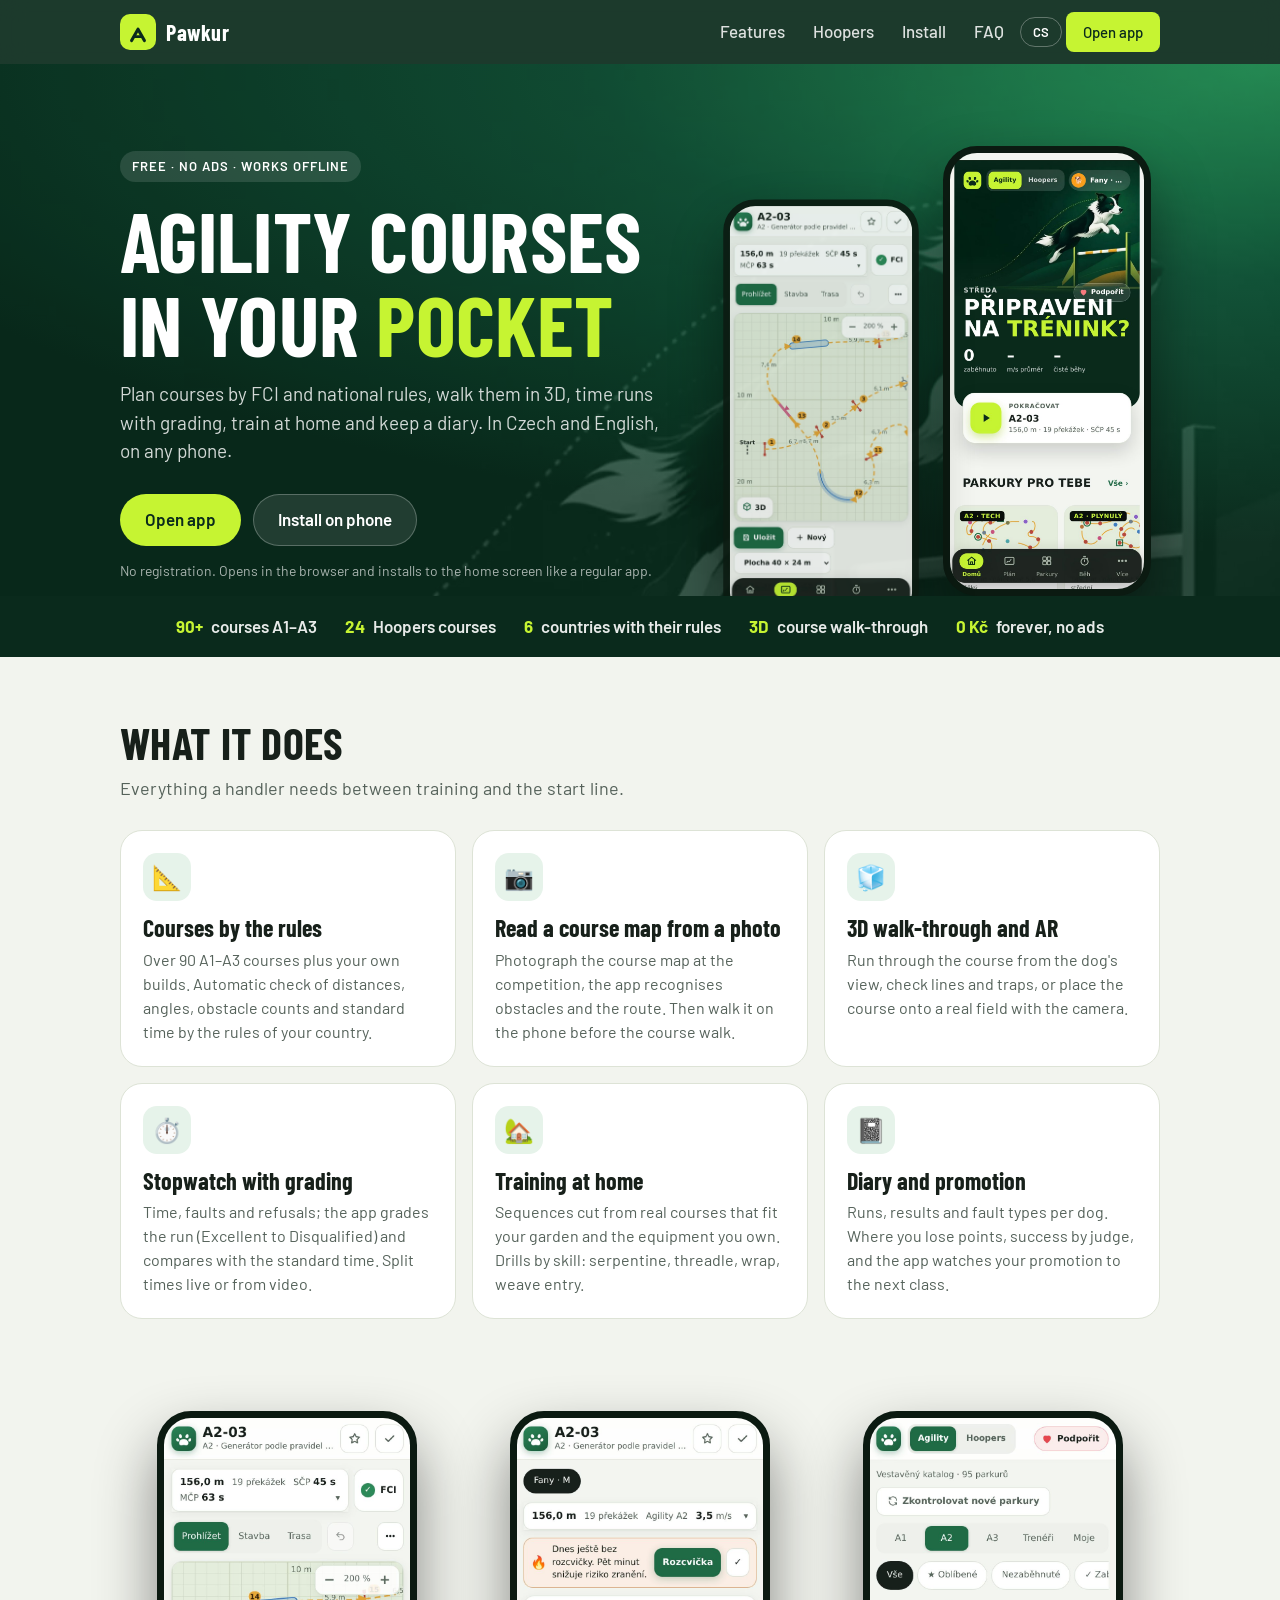
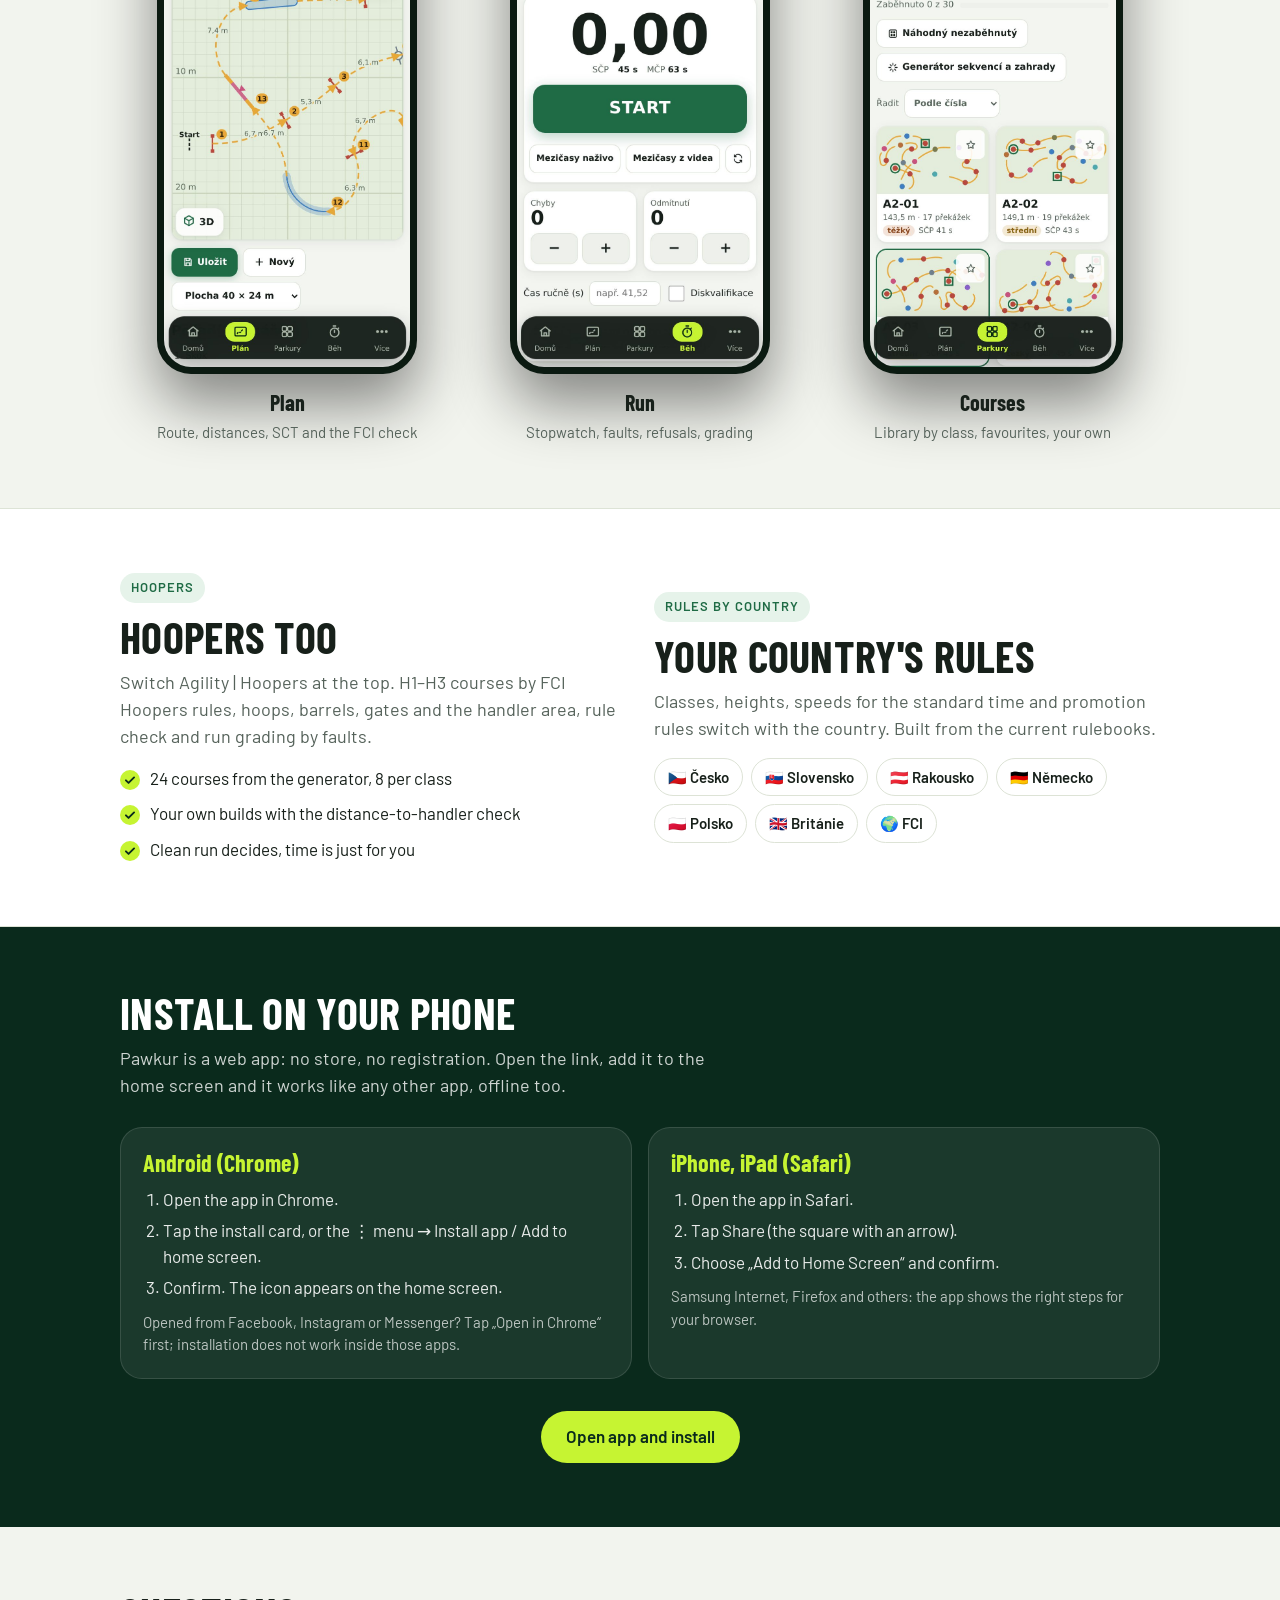
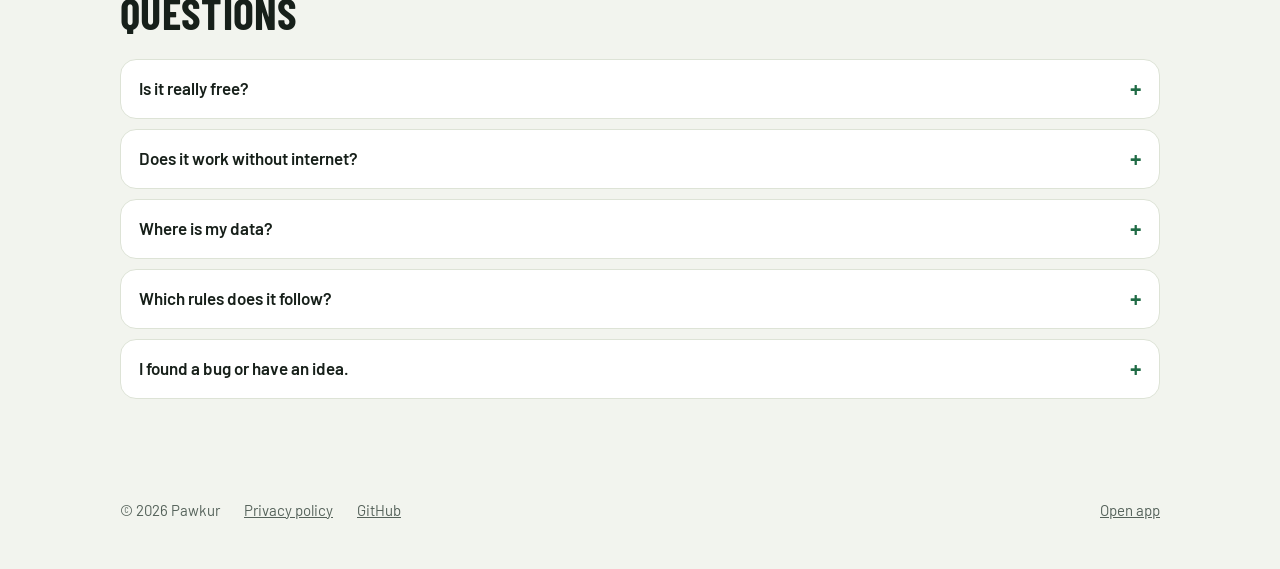
==== web/index.html @ 9f5150ea "Nový název Pawkur (dřív AgiPlan) a logo tlapka Název v aplikaci, manifestu, zásadách soukromí, úvodn" ====
<!doctype html>
<html lang="cs">
<head>
<meta charset="utf-8">
<meta name="viewport" content="width=device-width,initial-scale=1">
<title>Pawkur – agility parkury v telefonu</title>
<meta name="description" content="Pawkur: plánovač agility a hoopers parkurů v telefonu. Parkury podle pravidel FCI a národních svazů, 3D průlet, stopky s hodnocením, trénink doma, deník a výsledky. Zdarma, bez reklam.">
<link rel="canonical" href="https://danyzell.github.io/Agility-trasa/web/">
<link rel="alternate" hreflang="cs" href="https://danyzell.github.io/Agility-trasa/web/">
<link rel="alternate" hreflang="en" href="https://danyzell.github.io/Agility-trasa/web/?lang=en">
<meta property="og:type" content="website">
<meta property="og:site_name" content="Pawkur">
<meta property="og:url" content="https://danyzell.github.io/Agility-trasa/web/">
<meta property="og:title" content="Pawkur – agility parkury v telefonu">
<meta property="og:description" content="Parkury podle FCI, 3D průlet, stopky s hodnocením, trénink doma a deník. Zdarma, bez reklam.">
<meta property="og:image" content="https://danyzell.github.io/Agility-trasa/og.jpg">
<meta property="og:image:width" content="1200"><meta property="og:image:height" content="630">
<meta name="twitter:card" content="summary_large_image">
<meta name="theme-color" content="#0a2a1c">
<link rel="icon" type="image/png" href="../icon-192.png">
<link rel="apple-touch-icon" href="../icon-192.png">
<link rel="preconnect" href="https://fonts.googleapis.com">
<link rel="preconnect" href="https://fonts.gstatic.com" crossorigin>
<link href="https://fonts.googleapis.com/css2?family=Barlow+Condensed:wght@600;700&family=Barlow:wght@400;500;600&display=swap" rel="stylesheet">
<style>
:root{
  --ink:#0a2a1c; --ink2:#14553a; --lime:#c6f432; --bg:#f2f4ee; --surface:#fff; --text:#17201a; --muted:#55625a; --border:#dde3d6; --accent:#1f6b45;
  --display:'Barlow Condensed','Arial Narrow',system-ui,sans-serif; --body:'Barlow',system-ui,-apple-system,'Segoe UI',Roboto,sans-serif;
}
*{box-sizing:border-box;}
html{scroll-behavior:smooth;}
body{margin:0; background:var(--bg); color:var(--text); font-family:var(--body); font-size:17px; line-height:1.5; -webkit-font-smoothing:antialiased;}
img{max-width:100%; display:block;}
a{color:var(--accent);}
.wrap{max-width:1080px; margin:0 auto; padding:0 20px;}
h1,h2,h3{font-family:var(--display); font-weight:700; line-height:1; margin:0; text-transform:uppercase; letter-spacing:.3px; text-wrap:balance;}
h2{font-size:clamp(30px,5vw,44px); margin-bottom:10px;}
h3{font-size:24px; text-transform:none; letter-spacing:0; line-height:1.1;}
p{margin:0;}
.lead{color:var(--muted); font-size:18px; max-width:620px;}
section{padding:64px 0;}
.btn{display:inline-flex; align-items:center; justify-content:center; gap:10px; min-height:52px; padding:0 24px; border-radius:999px; font-weight:600; font-size:17px; text-decoration:none; border:1px solid transparent; cursor:pointer; font-family:var(--body);}
.btn.lime{background:var(--lime); color:var(--ink);}
.btn.ghost{background:rgba(255,255,255,.1); color:#fff; border-color:rgba(255,255,255,.25);}
.btn.dark{background:var(--ink); color:#fff;}
.btn.light{background:var(--surface); color:var(--text); border-color:var(--border);}
.btn svg{width:20px; height:20px;}

/* top bar */
.top{position:sticky; top:0; z-index:10; background:rgba(10,42,28,.92); backdrop-filter:blur(12px); color:#fff;}
.top .wrap{display:flex; align-items:center; gap:12px; min-height:64px;}
.logo{display:flex; align-items:center; gap:10px; color:#fff; text-decoration:none; font-family:var(--display); font-weight:700; font-size:22px; letter-spacing:.5px;}
.logo i{width:36px; height:36px; border-radius:10px; background:var(--lime); display:grid; place-items:center;}
.logo svg{width:24px; height:24px; color:var(--ink);}
.top nav{margin-left:auto; display:flex; gap:4px; align-items:center;}
.top nav a{color:rgba(255,255,255,.85); text-decoration:none; padding:8px 12px; border-radius:8px; font-weight:500;}
.top nav a:hover{background:rgba(255,255,255,.1);}
.top nav .hide-s{display:none;}
.lang{background:none; border:1px solid rgba(255,255,255,.3); color:#fff; border-radius:999px; padding:6px 12px; font:600 13px var(--body); cursor:pointer;}
.top .btn{min-height:40px; padding:0 16px; font-size:15px;}

/* hero */
.hero{background:radial-gradient(120% 90% at 100% 0%,#2f9e62 0%,#14553a 45%,#0a2a1c 100%); color:#fff; padding:56px 0 0; overflow:hidden; position:relative;}
.hero .wrap{display:grid; gap:36px; align-items:center;}
.hero small{display:inline-block; background:rgba(255,255,255,.12); border-radius:999px; padding:6px 12px; font-weight:600; font-size:13px; letter-spacing:1px; text-transform:uppercase;}
.hero h1{font-size:clamp(44px,9vw,84px); margin:16px 0 14px;}
.hero h1 em{font-style:normal; color:var(--lime);}
.hero .lead{color:rgba(255,255,255,.82); font-size:19px;}
.cta{display:flex; flex-wrap:wrap; gap:12px; margin-top:28px;}
.hero .note{margin-top:14px; font-size:14px; color:rgba(255,255,255,.65);}
.phones{display:flex; justify-content:center; gap:18px; align-items:flex-end; padding-top:10px;}
.phone{width:min(46%,250px); border-radius:34px; border:7px solid #0b1a11; background:#0b1a11; box-shadow:0 30px 60px rgba(0,0,0,.45); overflow:hidden; aspect-ratio:390/844;}
.phone img{width:100%; height:100%; object-fit:cover;}
.phone.back{transform:translateY(40px) scale(.94); opacity:.9;}
.hero-pic{position:absolute; inset:0; pointer-events:none; opacity:.22; background:url(../hero.webp) 70% 30%/cover no-repeat; mix-blend-mode:luminosity;}
.hero .wrap{position:relative;}

/* stats bar */
.bar{background:var(--ink); color:#fff; padding:18px 0;}
.bar .wrap{display:flex; flex-wrap:wrap; gap:10px 28px; justify-content:center; font-weight:600;}
.bar span{display:flex; align-items:center; gap:8px; color:rgba(255,255,255,.9);}
.bar b{color:var(--lime);}

/* features */
.grid{display:grid; gap:16px; grid-template-columns:repeat(auto-fit,minmax(260px,1fr)); margin-top:28px;}
.card{background:var(--surface); border:1px solid var(--border); border-radius:22px; padding:22px;}
.card .ic{width:48px; height:48px; border-radius:14px; background:#e6f3ea; color:var(--accent); display:grid; place-items:center; font-size:24px; margin-bottom:14px;}
.card h3{margin-bottom:6px;}
.card p{color:var(--muted); font-size:16px;}

/* screenshots */
.shots{display:grid; gap:18px; grid-template-columns:repeat(auto-fit,minmax(220px,1fr)); margin-top:28px;}
.shot{text-align:center;}
.shot .phone{width:100%; max-width:260px; margin:0 auto 12px;}
.shot b{display:block; font-family:var(--display); font-size:22px;}
.shot span{color:var(--muted); font-size:15px;}

/* split sections */
.split{display:grid; gap:28px; align-items:center;}
.split .phone{max-width:280px; margin:0 auto;}
.pill{display:inline-block; background:#e6f3ea; color:var(--accent); font-weight:600; font-size:13px; letter-spacing:1px; text-transform:uppercase; border-radius:999px; padding:5px 11px; margin-bottom:12px;}
.flags{display:flex; flex-wrap:wrap; gap:8px; margin-top:16px;}
.flags span{background:var(--surface); border:1px solid var(--border); border-radius:999px; padding:7px 13px; font-weight:600; font-size:15px;}
ul.ticks{list-style:none; padding:0; margin:16px 0 0; display:grid; gap:10px;}
ul.ticks li{padding-left:30px; position:relative; color:var(--text);}
ul.ticks li:before{content:''; position:absolute; left:0; top:4px; width:20px; height:20px; border-radius:50%; background:var(--lime); background-image:url("data:image/svg+xml,%3Csvg xmlns='http://www.w3.org/2000/svg' viewBox='0 0 24 24' fill='none' stroke='%230a2a1c' stroke-width='3.2' stroke-linecap='round' stroke-linejoin='round'%3E%3Cpath d='M5 12.5l4.5 4.5L19 7.5'/%3E%3C/svg%3E"); background-size:14px; background-repeat:no-repeat; background-position:center;}

/* install */
.install{background:var(--ink); color:#fff;}
.install .lead{color:rgba(255,255,255,.8);}
.steps{display:grid; gap:16px; grid-template-columns:repeat(auto-fit,minmax(260px,1fr)); margin-top:28px;}
.step{background:rgba(255,255,255,.07); border:1px solid rgba(255,255,255,.12); border-radius:22px; padding:22px;}
.step h3{color:var(--lime); margin-bottom:10px;}
.step ol{margin:0; padding-left:20px; display:grid; gap:6px; color:rgba(255,255,255,.9);}
.step p{color:rgba(255,255,255,.7); font-size:15px; margin-top:10px;}
.install .cta{justify-content:center;}

/* faq */
details{background:var(--surface); border:1px solid var(--border); border-radius:16px; padding:0 18px;}
details+details{margin-top:10px;}
summary{cursor:pointer; font-weight:600; padding:16px 0; list-style:none; display:flex; justify-content:space-between; gap:12px;}
summary::-webkit-details-marker{display:none;}
summary:after{content:'+'; font-family:var(--display); font-size:26px; line-height:1; color:var(--accent); flex:0 0 auto;}
details[open] summary:after{content:'–';}
details p{padding:0 0 16px; color:var(--muted);}

footer{padding:36px 0 48px; color:var(--muted); font-size:15px;}
footer .wrap{display:flex; flex-wrap:wrap; gap:10px 24px; align-items:center;}
footer a{color:var(--muted);}
footer .sp{flex:1;}

@media (min-width:760px){
  .hero{padding:72px 0 0;}
  .hero .wrap{grid-template-columns:1.1fr .9fr;}
  .split{grid-template-columns:1fr 1fr;}
  .split.rev .phone{order:-1;}
  .top nav .hide-s{display:inline-block;}
}
@media (max-width:759px){ .phones{padding-bottom:0;} .phone.back{display:none;} .phone{width:min(70%,260px);}
  .shots{grid-template-columns:repeat(3,minmax(200px,1fr)); overflow-x:auto; scroll-snap-type:x mandatory; padding-bottom:8px; margin-left:-20px; margin-right:-20px; padding-left:20px; padding-right:20px;} .shot{scroll-snap-align:start;} .shot .phone{width:100%; max-width:200px;} }
@media (prefers-reduced-motion:reduce){ html{scroll-behavior:auto;} }
</style>
</head>
<body>

<header class="top">
  <div class="wrap">
    <a class="logo" href="./" aria-label="Pawkur"><i><svg viewBox="0 0 24 24" aria-hidden="true"><path d="M5.6 20.6L12 9.2l6.4 11.4" fill="none" stroke="currentColor" stroke-width="3.1" stroke-linecap="round" stroke-linejoin="round"/><path d="M8.6 16.6h6.8" stroke="currentColor" stroke-width="2.6" stroke-linecap="round"/></svg></i>Pawkur</a>
    <nav>
      <a class="hide-s" href="#funkce" data-en="Features">Co umí</a>
      <a class="hide-s" href="#hoopers">Hoopers</a>
      <a class="hide-s" href="#instalace" data-en="Install">Instalace</a>
      <a class="hide-s" href="#faq" data-en="FAQ">Otázky</a>
      <button class="lang" id="langBtn" type="button" aria-label="Switch language">EN</button>
      <a class="btn lime" href="../" data-en="Open app">Otevřít aplikaci</a>
    </nav>
  </div>
</header>

<section class="hero">
  <div class="hero-pic" aria-hidden="true"></div>
  <div class="wrap">
    <div>
      <small data-en="Free · no ads · works offline">Zdarma · bez reklam · funguje offline</small>
      <h1 data-en-html="Agility courses<br>in your <em>pocket</em>">Agility parkury<br>v <em>kapse</em></h1>
      <p class="lead" data-en="Plan courses by FCI and national rules, walk them in 3D, time runs with grading, train at home and keep a diary. In Czech and English, on any phone.">Plánuj parkury podle pravidel FCI i národních svazů, projdi si je ve 3D, měř běhy s hodnocením, trénuj doma a veď si deník. Česky i anglicky, na jakémkoli telefonu.</p>
      <div class="cta">
        <a class="btn lime" href="../" data-en="Open app">Otevřít aplikaci</a>
        <a class="btn ghost" href="#instalace" data-en="Install on phone">Nainstalovat do telefonu</a>
      </div>
      <p class="note" data-en="No registration. Opens in the browser and installs to the home screen like a regular app.">Bez registrace. Otevře se v prohlížeči a nainstaluje na plochu jako běžná aplikace.</p>
    </div>
    <div class="phones">
      <div class="phone back"><img src="img/plan.jpg" alt="" loading="eager" width="390" height="844"></div>
      <div class="phone"><img src="img/domu.jpg" alt="Pawkur: úvodní obrazovka s parkury pro tebe" width="390" height="844"></div>
    </div>
  </div>
</section>

<div class="bar">
  <div class="wrap">
    <span><b>90+</b> <span data-en="courses A1–A3">parkurů A1–A3</span></span>
    <span><b>24</b> <span data-en="Hoopers courses">parkurů Hoopers</span></span>
    <span><b>6</b> <span data-en="countries with their rules">zemí s vlastními pravidly</span></span>
    <span><b>3D</b> <span data-en="course walk-through">průlet parkurem</span></span>
    <span><b>0 Kč</b> <span data-en="forever, no ads">napořád, bez reklam</span></span>
  </div>
</div>

<section id="funkce">
  <div class="wrap">
    <h2 data-en="What it does">Co umí</h2>
    <p class="lead" data-en="Everything a handler needs between training and the start line.">Všechno, co psovod potřebuje mezi tréninkem a startem.</p>
    <div class="grid">
      <div class="card"><div class="ic">📐</div><h3 data-en="Courses by the rules">Parkury podle pravidel</h3><p data-en="Over 90 A1–A3 courses plus your own builds. Automatic check of distances, angles, obstacle counts and standard time by the rules of your country.">Přes 90 parkurů A1–A3 a vlastní stavba. Automatická kontrola vzdáleností, úhlů, počtu překážek a standardního času podle pravidel tvé země.</p></div>
      <div class="card"><div class="ic">📷</div><h3 data-en="Read a course map from a photo">Plánek z fotky</h3><p data-en="Photograph the course map at the competition, the app recognises obstacles and the route. Then walk it on the phone before the course walk.">Vyfoť plánek na závodech, aplikace rozpozná překážky a trasu. Pak si ho projdeš v telefonu ještě před prohlídkou.</p></div>
      <div class="card"><div class="ic">🧊</div><h3 data-en="3D walk-through and AR">3D průlet a rozšířená realita</h3><p data-en="Run through the course from the dog's view, check lines and traps, or place the course onto a real field with the camera.">Proleť parkur pohledem psa, zkontroluj linie a pasti, nebo si parkur promítni kamerou na skutečné kolbiště.</p></div>
      <div class="card"><div class="ic">⏱️</div><h3 data-en="Stopwatch with grading">Stopky s hodnocením</h3><p data-en="Time, faults and refusals; the app grades the run (Excellent to Disqualified) and compares with the standard time. Split times live or from video.">Čas, chyby a odmítnutí; aplikace běh ohodnotí (výborně až diskvalifikace) a porovná se SČP. Mezičasy naživo i z videa.</p></div>
      <div class="card"><div class="ic">🏡</div><h3 data-en="Training at home">Trénink doma</h3><p data-en="Sequences cut from real courses that fit your garden and the equipment you own. Drills by skill: serpentine, threadle, wrap, weave entry.">Úseky ze skutečných parkurů, které se vejdou na tvou zahradu a postavíš je z toho, co máš. Cvičení podle dovednosti: serpentina, threadle, obrat, nájezd do slalomu.</p></div>
      <div class="card"><div class="ic">📓</div><h3 data-en="Diary and promotion">Deník a postup</h3><p data-en="Runs, results and fault types per dog. Where you lose points, success by judge, and the app watches your promotion to the next class.">Běhy, výsledky a typy chyb pro každého psa. Kde ztrácíš body, úspěšnost podle rozhodčího a hlídání postupu do vyšší třídy.</p></div>
    </div>
  </div>
</section>

<section style="padding-top:0">
  <div class="wrap">
    <div class="shots">
      <div class="shot"><div class="phone"><img src="img/plan.jpg" alt="Plán parkuru s trasou a kontrolou FCI" loading="lazy" width="390" height="844"></div><b data-en="Plan">Plán</b><span data-en="Route, distances, SCT and the FCI check">Trasa, vzdálenosti, SČP a kontrola FCI</span></div>
      <div class="shot"><div class="phone"><img src="img/beh.jpg" alt="Stopky s hodnocením běhu" loading="lazy" width="390" height="844"></div><b data-en="Run">Běh</b><span data-en="Stopwatch, faults, refusals, grading">Stopky, chyby, odmítnutí, hodnocení</span></div>
      <div class="shot"><div class="phone"><img src="img/parkury.jpg" alt="Knihovna parkurů" loading="lazy" width="390" height="844"></div><b data-en="Courses">Parkury</b><span data-en="Library by class, favourites, your own">Knihovna podle tříd, oblíbené, vlastní</span></div>
    </div>
  </div>
</section>

<section id="hoopers" style="background:var(--surface); border-top:1px solid var(--border); border-bottom:1px solid var(--border);">
  <div class="wrap split">
    <div>
      <span class="pill">Hoopers</span>
      <h2 data-en="Hoopers too">I Hoopers</h2>
      <p class="lead" data-en="Switch Agility | Hoopers at the top. H1–H3 courses by FCI Hoopers rules, hoops, barrels, gates and the handler area, rule check and run grading by faults.">Přepínač Agility | Hoopers nahoře. Parkury H1–H3 podle pravidel FCI Hoopers, oblouky, sudy, plůtky a prostor psovoda, kontrola pravidel a hodnocení běhu podle chyb.</p>
      <ul class="ticks">
        <li data-en="24 courses from the generator, 8 per class">24 parkurů z generátoru, 8 na třídu</li>
        <li data-en="Your own builds with the distance-to-handler check">Vlastní stavba s kontrolou vzdálenosti od psovoda</li>
        <li data-en="Clean run decides, time is just for you">Rozhoduje čistý běh, čas jen pro tebe</li>
      </ul>
    </div>
    <div>
      <span class="pill" data-en="Rules by country">Pravidla podle země</span>
      <h2 data-en="Your country's rules">Pravidla tvé země</h2>
      <p class="lead" data-en="Classes, heights, speeds for the standard time and promotion rules switch with the country. Built from the current rulebooks.">Třídy, výšky, rychlosti pro SČP i podmínky postupu se přepnou podle země. Postaveno z aktuálních řádů.</p>
      <div class="flags">
        <span>🇨🇿 Česko</span><span>🇸🇰 Slovensko</span><span>🇦🇹 Rakousko</span><span>🇩🇪 Německo</span><span>🇵🇱 Polsko</span><span>🇬🇧 Británie</span><span>🌍 FCI</span>
      </div>
    </div>
  </div>
</section>

<section class="install" id="instalace">
  <div class="wrap">
    <h2 data-en="Install on your phone">Nainstaluj do telefonu</h2>
    <p class="lead" data-en="Pawkur is a web app: no store, no registration. Open the link, add it to the home screen and it works like any other app, offline too.">Pawkur je webová aplikace: žádný obchod, žádná registrace. Otevři odkaz, přidej na plochu a funguje jako každá jiná aplikace, i bez signálu.</p>
    <div class="steps">
      <div class="step"><h3>Android (Chrome)</h3><ol>
        <li data-en="Open the app in Chrome.">Otevři aplikaci v Chromu.</li>
        <li data-en="Tap the install card, or the ⋮ menu → Install app / Add to home screen.">Klepni na kartu Nainstalovat, nebo na menu ⋮ → Nainstalovat aplikaci / Přidat na plochu.</li>
        <li data-en="Confirm. The icon appears on the home screen.">Potvrď. Ikona se objeví na ploše.</li></ol>
        <p data-en="Opened from Facebook, Instagram or Messenger? Tap „Open in Chrome“ first; installation does not work inside those apps.">Otevřel se ti odkaz ve Facebooku, Instagramu nebo Messengeru? Nejdřív klepni na „Otevřít v Chromu“, uvnitř těch aplikací instalace nejde.</p></div>
      <div class="step"><h3>iPhone, iPad (Safari)</h3><ol>
        <li data-en="Open the app in Safari.">Otevři aplikaci v Safari.</li>
        <li data-en="Tap Share (the square with an arrow).">Klepni na Sdílet (čtverec se šipkou).</li>
        <li data-en="Choose „Add to Home Screen“ and confirm.">Vyber „Přidat na plochu“ a potvrď.</li></ol>
        <p data-en="Samsung Internet, Firefox and others: the app shows the right steps for your browser.">Samsung Internet, Firefox a další: aplikace ti ukáže postup pro tvůj prohlížeč.</p></div>
    </div>
    <div class="cta" style="margin-top:32px">
      <a class="btn lime" href="../" data-en="Open app and install">Otevřít aplikaci a nainstalovat</a>
    </div>
  </div>
</section>

<section id="faq">
  <div class="wrap">
    <h2 data-en="Questions">Otázky</h2>
    <div style="margin-top:24px">
      <details><summary data-en="Is it really free?">Je to opravdu zdarma?</summary><p data-en="Yes. No ads, no subscription. If you want to support development, there is a „Support“ button in the app.">Ano. Bez reklam, bez předplatného. Kdo chce vývoj podpořit, má v aplikaci tlačítko „Podpořit“.</p></details>
      <details><summary data-en="Does it work without internet?">Funguje bez internetu?</summary><p data-en="Yes. Courses, planning, 3D and the stopwatch work offline after the first opening. Only results from kacr.info and the shared gallery need a connection.">Ano. Parkury, plánování, 3D i stopky fungují po prvním otevření offline. Připojení potřebují jen výsledky z kacr.info a sdílení.</p></details>
      <details><summary data-en="Where is my data?">Kde jsou moje data?</summary><p data-en-html="On your phone. Optionally sign in with Google to sync between devices; the data stays yours and can be deleted any time. Details in the <a href='../privacy.html'>privacy policy</a>.">V tvém telefonu. Volitelně se přihlásíš přes Google a data se synchronizují mezi zařízeními; zůstávají tvoje a kdykoli je smažeš. Podrobnosti v <a href="../privacy.html">zásadách ochrany soukromí</a>.</p></details>
      <details><summary data-en="Which rules does it follow?">Podle jakých pravidel počítá?</summary><p data-en="FCI Agility Regulations and the national rulebooks of the Czech Republic (KAČR), Slovakia (ASKA), Austria (ÖKV), Germany (VDH), Poland (ZKwP) and Great Britain (The Kennel Club), plus FCI Hoopers Regulations. You choose the country in Settings.">Řád FCI a národní řády Česka (KAČR), Slovenska (ASKA), Rakouska (ÖKV), Německa (VDH), Polska (ZKwP) a Británie (The Kennel Club), plus FCI Hoopers Regulations. Zemi si vybereš v Nastavení.</p></details>
      <details><summary data-en="I found a bug or have an idea.">Našel jsem chybu, mám nápad.</summary><p data-en="Great. In the app go to More → Feedback; it arrives directly to the author. Or open an issue on GitHub.">Super. V aplikaci Více → Zpětná vazba; dorazí přímo autorovi. Nebo založ issue na GitHubu.</p></details>
    </div>
  </div>
</section>

<footer>
  <div class="wrap">
    <span>© <span id="yr">2026</span> Pawkur</span>
    <a href="../privacy.html" data-en="Privacy policy">Ochrana soukromí</a>
    <a href="https://github.com/Danyzell/Agility-trasa" rel="noopener">GitHub</a>
    <span class="sp"></span>
    <a href="../" data-en="Open app">Otevřít aplikaci</a>
  </div>
</footer>

<script>
(function(){
  var q=location.search.match(/[?&]lang=(cs|en)/), nav=(navigator.language||'').toLowerCase();
  var lang=q?q[1]:(/^(cs|sk)/.test(nav)?'cs':'en');
  var CS={}; /* původní české texty, aby šlo přepnout zpět */
  function apply(l){
    document.documentElement.lang=l;
    document.querySelectorAll('[data-en],[data-en-html]').forEach(function(el,i){
      var html=el.hasAttribute('data-en-html');
      if(CS[i]===undefined) CS[i]=html?el.innerHTML:el.textContent;
      if(l==='en'){ if(html) el.innerHTML=el.getAttribute('data-en-html'); else el.textContent=el.getAttribute('data-en'); }
      else { if(html) el.innerHTML=CS[i]; else el.textContent=CS[i]; }
    });
    document.title=l==='en'?'Pawkur – agility courses in your pocket':'Pawkur – agility parkury v telefonu';
    document.getElementById('langBtn').textContent=l==='en'?'CS':'EN';
    /* odkazy do aplikace nesou jazyk, aplikace si ho pamatuje */
    document.querySelectorAll('a[href="../"]').forEach(function(a){ a.setAttribute('href', l==='en'?'../?lang=en':'../'); });
  }
  apply(lang);
  document.getElementById('langBtn').onclick=function(){ lang=lang==='en'?'cs':'en'; apply(lang); try{ history.replaceState(null,'','?lang='+lang); }catch(e){} };
  document.getElementById('yr').textContent=new Date().getFullYear();
})();
</script>
</body>
</html>
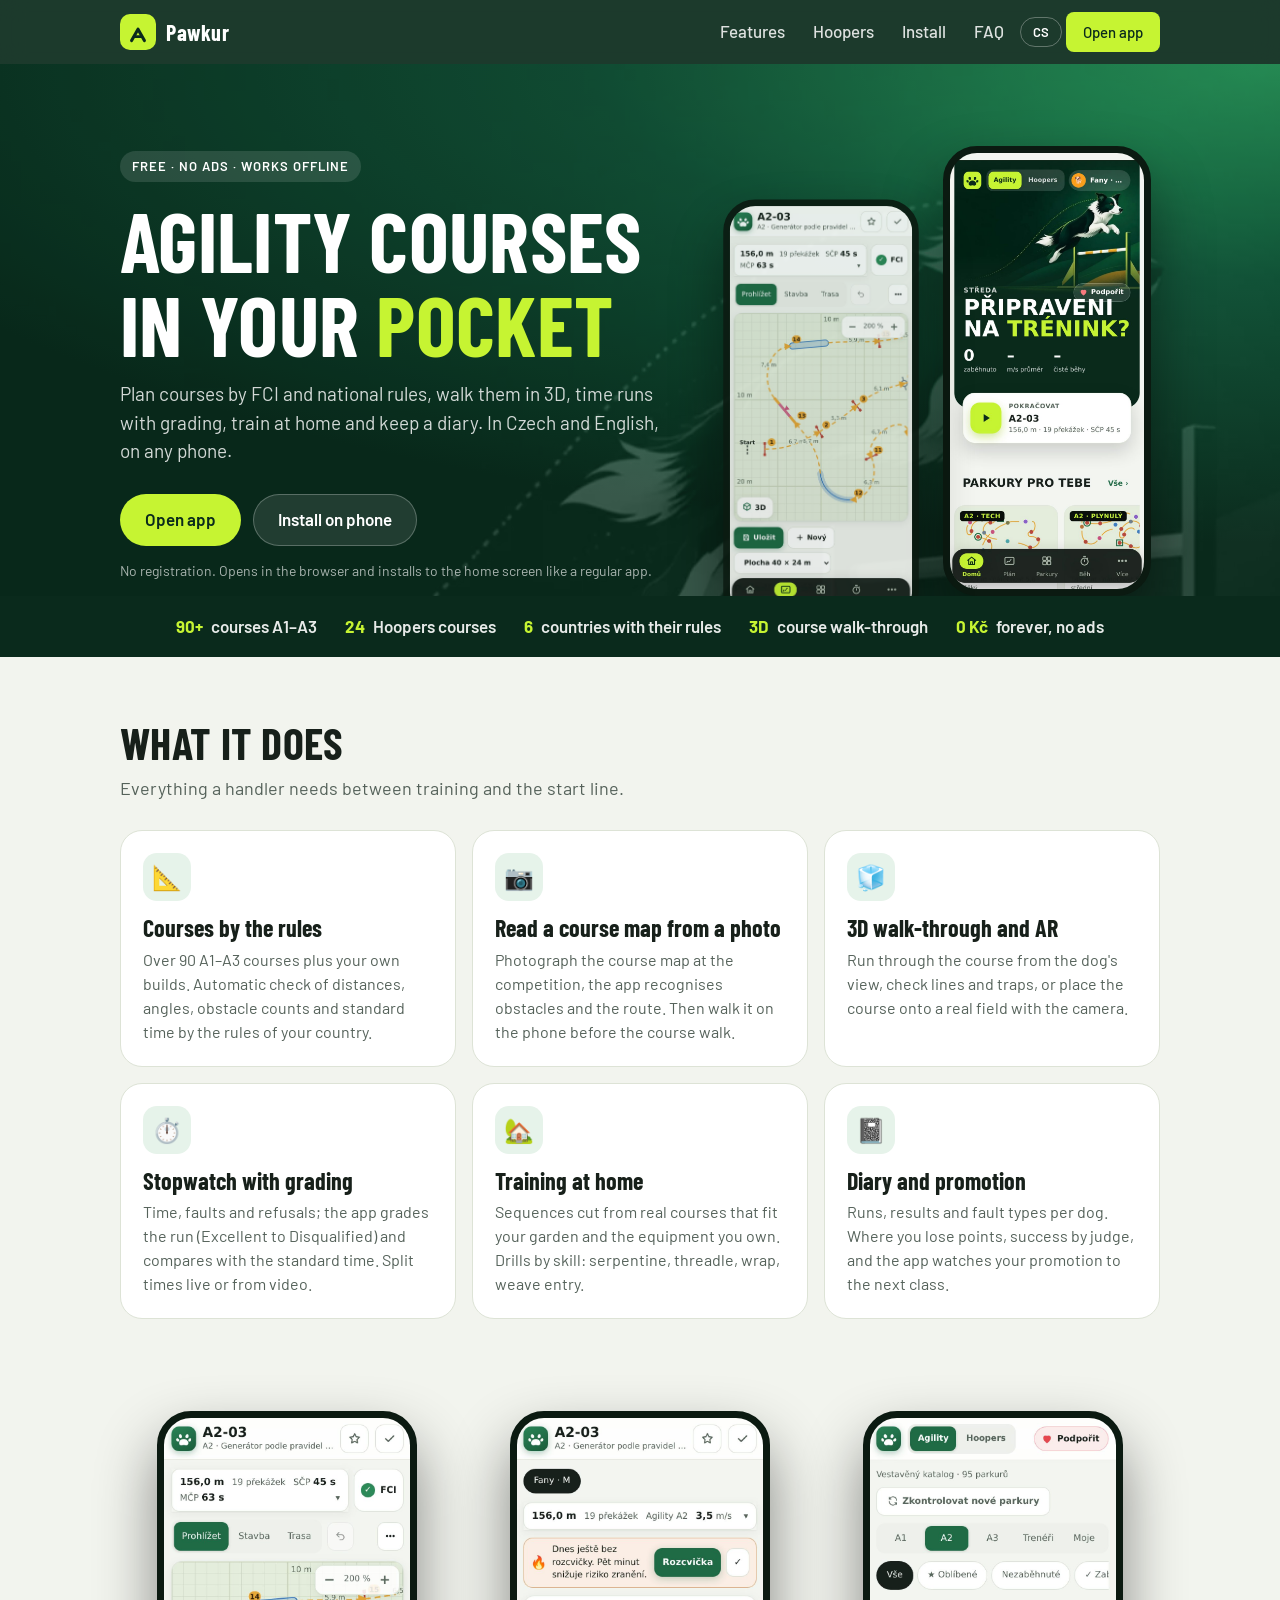
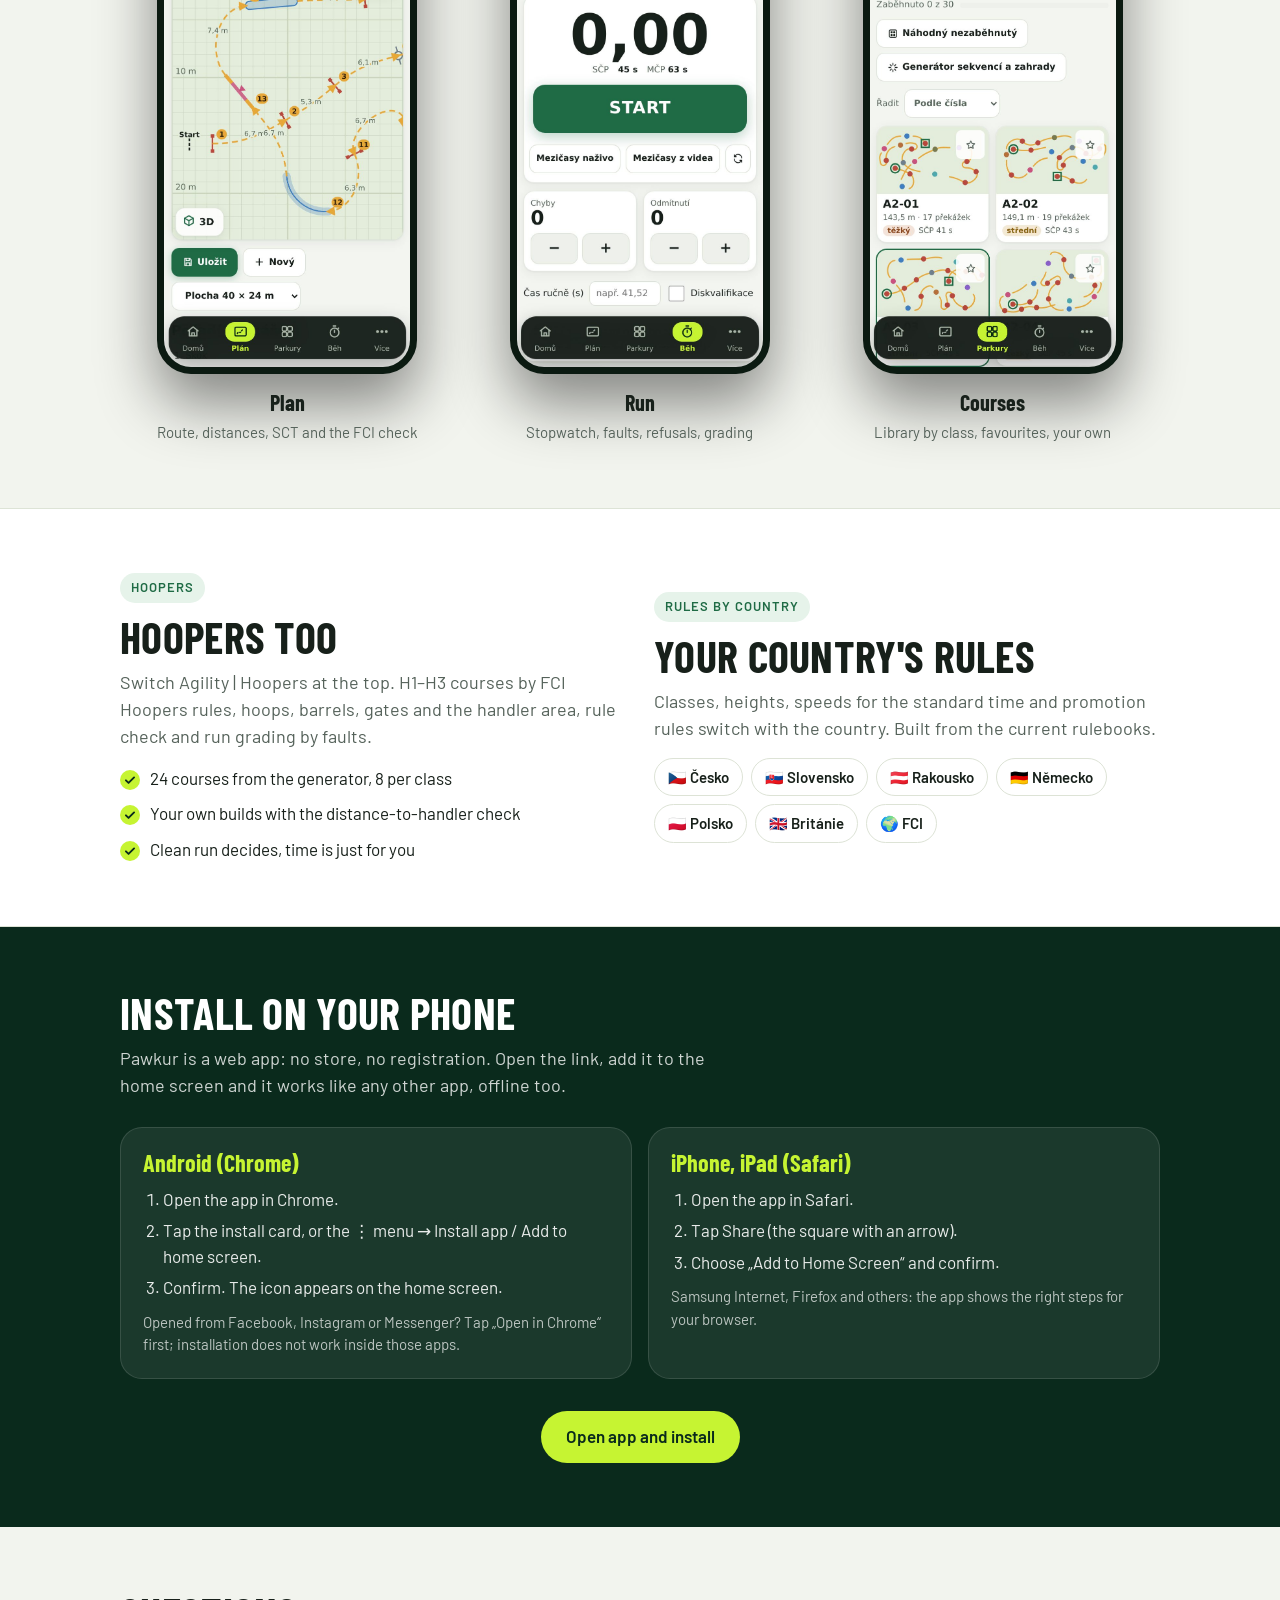
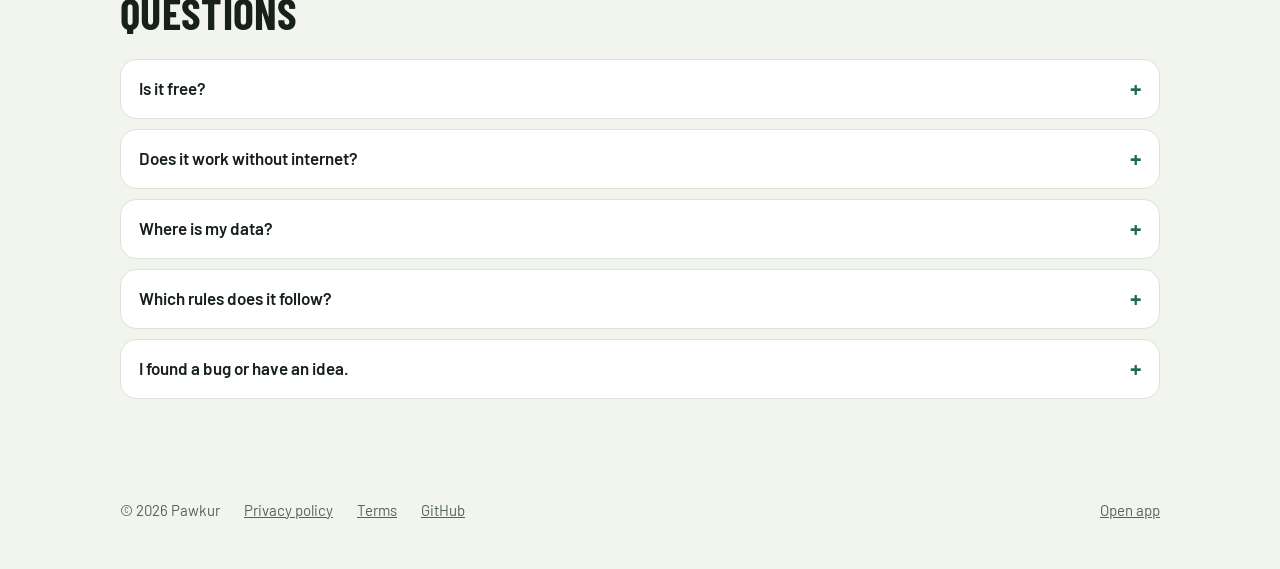
==== commit 3e54e017: "Pawkur Plus: 14 dní všechno zdarma, pak základ zdarma a Plus za 99 Kč/rok Brána plusGate u 3D a AR, " ====
--- a/web/index.html
+++ b/web/index.html
@@ -5,15 +5,15 @@
 <meta name="viewport" content="width=device-width,initial-scale=1">
 <title>Pawkur – agility parkury v telefonu</title>
 <meta name="description" content="Pawkur: plánovač agility a hoopers parkurů v telefonu. Parkury podle pravidel FCI a národních svazů, 3D průlet, stopky s hodnocením, trénink doma, deník a výsledky. Zdarma, bez reklam.">
-<link rel="canonical" href="https://danyzell.github.io/Agility-trasa/web/">
-<link rel="alternate" hreflang="cs" href="https://danyzell.github.io/Agility-trasa/web/">
-<link rel="alternate" hreflang="en" href="https://danyzell.github.io/Agility-trasa/web/?lang=en">
+<link rel="canonical" href="https://pawkur.cz/">
+<link rel="alternate" hreflang="cs" href="https://pawkur.cz/">
+<link rel="alternate" hreflang="en" href="https://pawkur.cz/?lang=en">
 <meta property="og:type" content="website">
 <meta property="og:site_name" content="Pawkur">
-<meta property="og:url" content="https://danyzell.github.io/Agility-trasa/web/">
+<meta property="og:url" content="https://pawkur.cz/">
 <meta property="og:title" content="Pawkur – agility parkury v telefonu">
 <meta property="og:description" content="Parkury podle FCI, 3D průlet, stopky s hodnocením, trénink doma a deník. Zdarma, bez reklam.">
-<meta property="og:image" content="https://danyzell.github.io/Agility-trasa/og.jpg">
+<meta property="og:image" content="https://pawkur.cz/og.jpg">
 <meta property="og:image:width" content="1200"><meta property="og:image:height" content="630">
 <meta name="twitter:card" content="summary_large_image">
 <meta name="theme-color" content="#0a2a1c">
@@ -152,7 +152,7 @@
       <a class="hide-s" href="#instalace" data-en="Install">Instalace</a>
       <a class="hide-s" href="#faq" data-en="FAQ">Otázky</a>
       <button class="lang" id="langBtn" type="button" aria-label="Switch language">EN</button>
-      <a class="btn lime" href="../" data-en="Open app">Otevřít aplikaci</a>
+      <a class="btn lime" data-app href="https://pawkur.cz/" data-en="Open app">Otevřít aplikaci</a>
     </nav>
   </div>
 </header>
@@ -165,7 +165,7 @@
       <h1 data-en-html="Agility courses<br>in your <em>pocket</em>">Agility parkury<br>v <em>kapse</em></h1>
       <p class="lead" data-en="Plan courses by FCI and national rules, walk them in 3D, time runs with grading, train at home and keep a diary. In Czech and English, on any phone.">Plánuj parkury podle pravidel FCI i národních svazů, projdi si je ve 3D, měř běhy s hodnocením, trénuj doma a veď si deník. Česky i anglicky, na jakémkoli telefonu.</p>
       <div class="cta">
-        <a class="btn lime" href="../" data-en="Open app">Otevřít aplikaci</a>
+        <a class="btn lime" data-app href="https://pawkur.cz/" data-en="Open app">Otevřít aplikaci</a>
         <a class="btn ghost" href="#instalace" data-en="Install on phone">Nainstalovat do telefonu</a>
       </div>
       <p class="note" data-en="No registration. Opens in the browser and installs to the home screen like a regular app.">Bez registrace. Otevře se v prohlížeči a nainstaluje na plochu jako běžná aplikace.</p>
@@ -252,7 +252,7 @@
         <p data-en="Samsung Internet, Firefox and others: the app shows the right steps for your browser.">Samsung Internet, Firefox a další: aplikace ti ukáže postup pro tvůj prohlížeč.</p></div>
     </div>
     <div class="cta" style="margin-top:32px">
-      <a class="btn lime" href="../" data-en="Open app and install">Otevřít aplikaci a nainstalovat</a>
+      <a class="btn lime" data-app href="https://pawkur.cz/" data-en="Open app and install">Otevřít aplikaci a nainstalovat</a>
     </div>
   </div>
 </section>
@@ -261,9 +261,9 @@
   <div class="wrap">
     <h2 data-en="Questions">Otázky</h2>
     <div style="margin-top:24px">
-      <details><summary data-en="Is it really free?">Je to opravdu zdarma?</summary><p data-en="Yes. No ads, no subscription. If you want to support development, there is a „Support“ button in the app.">Ano. Bez reklam, bez předplatného. Kdo chce vývoj podpořit, má v aplikaci tlačítko „Podpořit“.</p></details>
+      <details><summary data-en="Is it free?">Je to zdarma?</summary><p data-en="The basics are free forever: courses, planning, stopwatch, training at home and the diary. The first 14 days you get everything; then 3D, analysis, the kacr.info insights, the calculator and the results sheet are part of Pawkur Plus for 99 CZK a year (about €4). No ads.">Základ je zdarma napořád: parkury, plán, stopky, trénink doma a deník. Prvních 14 dní máš všechno; pak jsou 3D, rozbor, výsledky z kacr.info, kalkulačka a výsledková listina součástí Pawkur Plus za 99 Kč ročně. Bez reklam.</p></details>
       <details><summary data-en="Does it work without internet?">Funguje bez internetu?</summary><p data-en="Yes. Courses, planning, 3D and the stopwatch work offline after the first opening. Only results from kacr.info and the shared gallery need a connection.">Ano. Parkury, plánování, 3D i stopky fungují po prvním otevření offline. Připojení potřebují jen výsledky z kacr.info a sdílení.</p></details>
-      <details><summary data-en="Where is my data?">Kde jsou moje data?</summary><p data-en-html="On your phone. Optionally sign in with Google to sync between devices; the data stays yours and can be deleted any time. Details in the <a href='../privacy.html'>privacy policy</a>.">V tvém telefonu. Volitelně se přihlásíš přes Google a data se synchronizují mezi zařízeními; zůstávají tvoje a kdykoli je smažeš. Podrobnosti v <a href="../privacy.html">zásadách ochrany soukromí</a>.</p></details>
+      <details><summary data-en="Where is my data?">Kde jsou moje data?</summary><p data-en-html="On your phone. Optionally sign in with Google to sync between devices; the data stays yours and can be deleted any time. Details in the <a href='https://pawkur.cz/privacy.html'>privacy policy</a>.">V tvém telefonu. Volitelně se přihlásíš přes Google a data se synchronizují mezi zařízeními; zůstávají tvoje a kdykoli je smažeš. Podrobnosti v <a href="https://pawkur.cz/privacy.html">zásadách ochrany soukromí</a>.</p></details>
       <details><summary data-en="Which rules does it follow?">Podle jakých pravidel počítá?</summary><p data-en="FCI Agility Regulations and the national rulebooks of the Czech Republic (KAČR), Slovakia (ASKA), Austria (ÖKV), Germany (VDH), Poland (ZKwP) and Great Britain (The Kennel Club), plus FCI Hoopers Regulations. You choose the country in Settings.">Řád FCI a národní řády Česka (KAČR), Slovenska (ASKA), Rakouska (ÖKV), Německa (VDH), Polska (ZKwP) a Británie (The Kennel Club), plus FCI Hoopers Regulations. Zemi si vybereš v Nastavení.</p></details>
       <details><summary data-en="I found a bug or have an idea.">Našel jsem chybu, mám nápad.</summary><p data-en="Great. In the app go to More → Feedback; it arrives directly to the author. Or open an issue on GitHub.">Super. V aplikaci Více → Zpětná vazba; dorazí přímo autorovi. Nebo založ issue na GitHubu.</p></details>
     </div>
@@ -273,15 +273,17 @@
 <footer>
   <div class="wrap">
     <span>© <span id="yr">2026</span> Pawkur</span>
-    <a href="../privacy.html" data-en="Privacy policy">Ochrana soukromí</a>
+    <a href="https://pawkur.cz/privacy.html" data-en="Privacy policy">Ochrana soukromí</a>
+    <a href="https://pawkur.cz/terms.html" data-en="Terms">Obchodní podmínky</a>
     <a href="https://github.com/Danyzell/Agility-trasa" rel="noopener">GitHub</a>
     <span class="sp"></span>
-    <a href="../" data-en="Open app">Otevřít aplikaci</a>
+    <a data-app href="https://pawkur.cz/" data-en="Open app">Otevřít aplikaci</a>
   </div>
 </footer>
 
 <script>
 (function(){
+  var APP='https://pawkur.cz/';
   var q=location.search.match(/[?&]lang=(cs|en)/), nav=(navigator.language||'').toLowerCase();
   var lang=q?q[1]:(/^(cs|sk)/.test(nav)?'cs':'en');
   var CS={}; /* původní české texty, aby šlo přepnout zpět */
@@ -296,7 +298,7 @@
     document.title=l==='en'?'Pawkur – agility courses in your pocket':'Pawkur – agility parkury v telefonu';
     document.getElementById('langBtn').textContent=l==='en'?'CS':'EN';
     /* odkazy do aplikace nesou jazyk, aplikace si ho pamatuje */
-    document.querySelectorAll('a[href="../"]').forEach(function(a){ a.setAttribute('href', l==='en'?'../?lang=en':'../'); });
+    document.querySelectorAll('a[data-app]').forEach(function(a){ a.setAttribute('href', APP+(l==='en'?'?lang=en':'')); });
   }
   apply(lang);
   document.getElementById('langBtn').onclick=function(){ lang=lang==='en'?'cs':'en'; apply(lang); try{ history.replaceState(null,'','?lang='+lang); }catch(e){} };
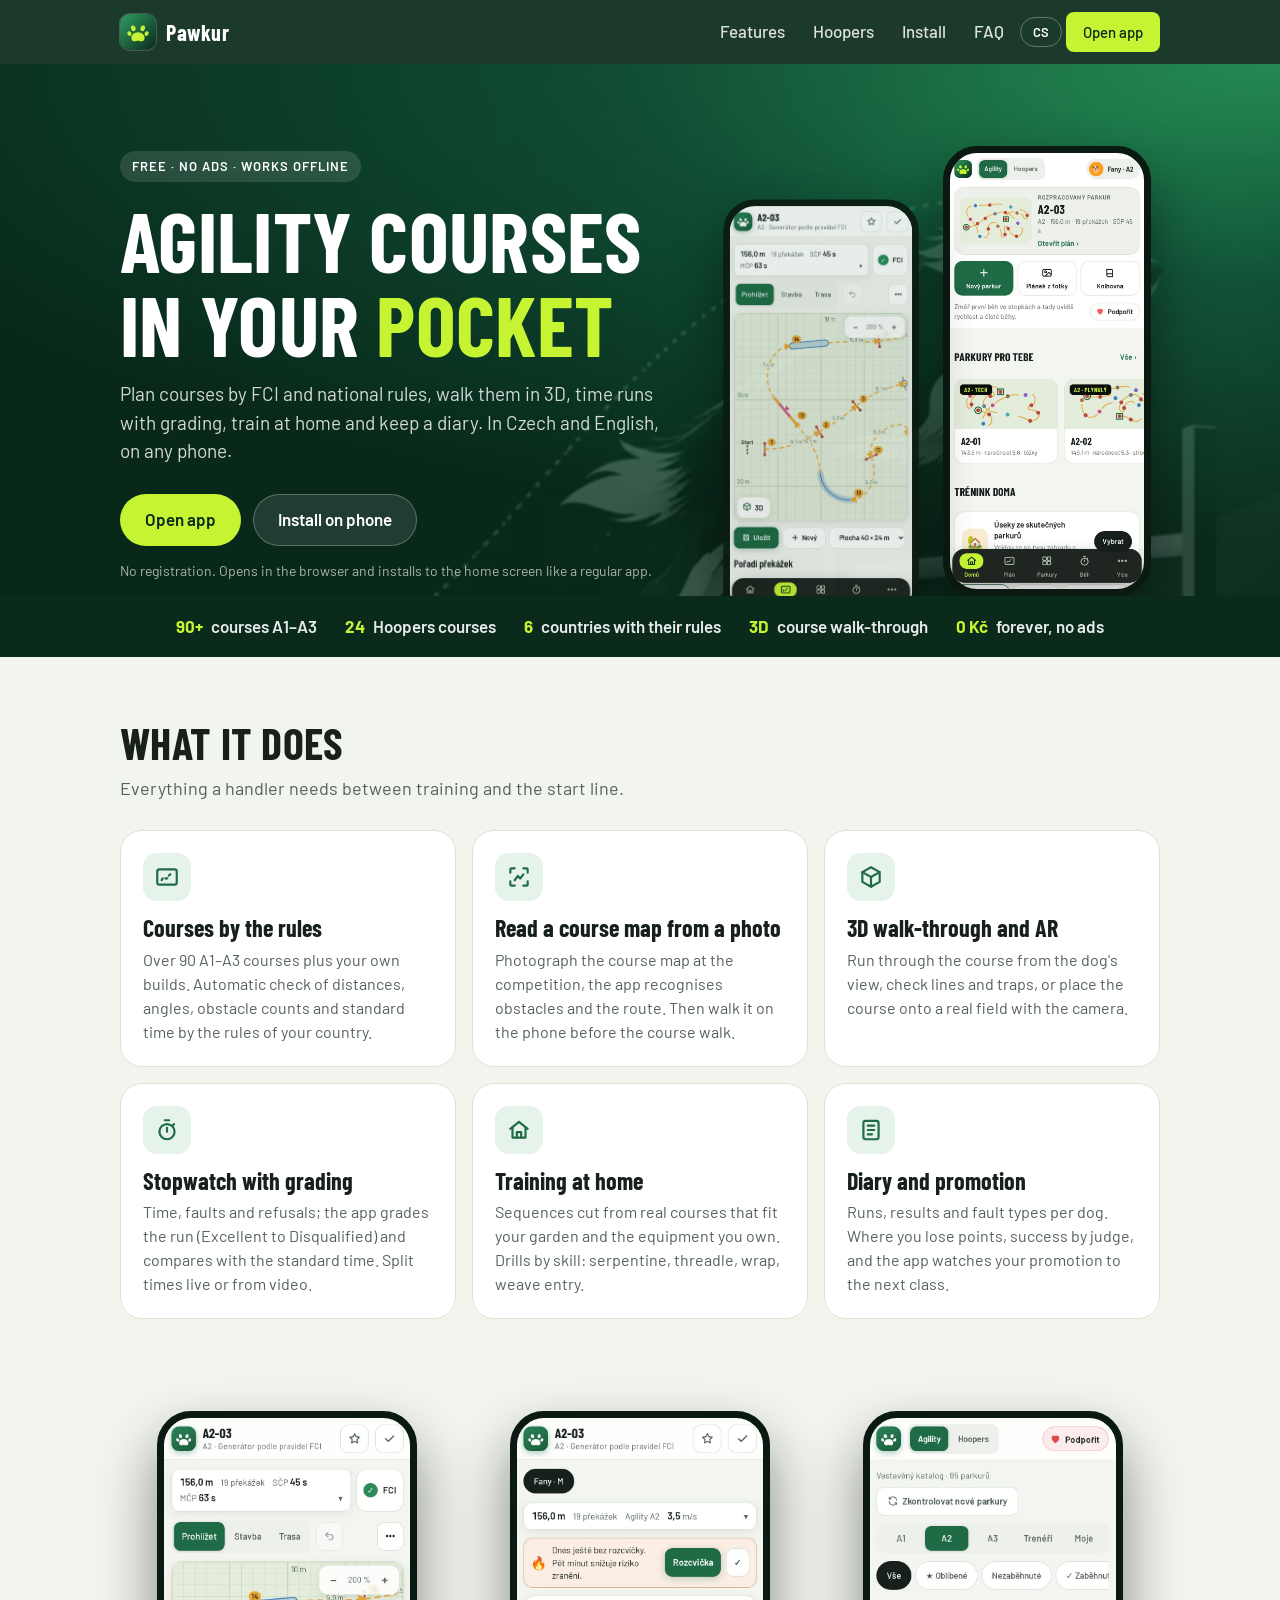
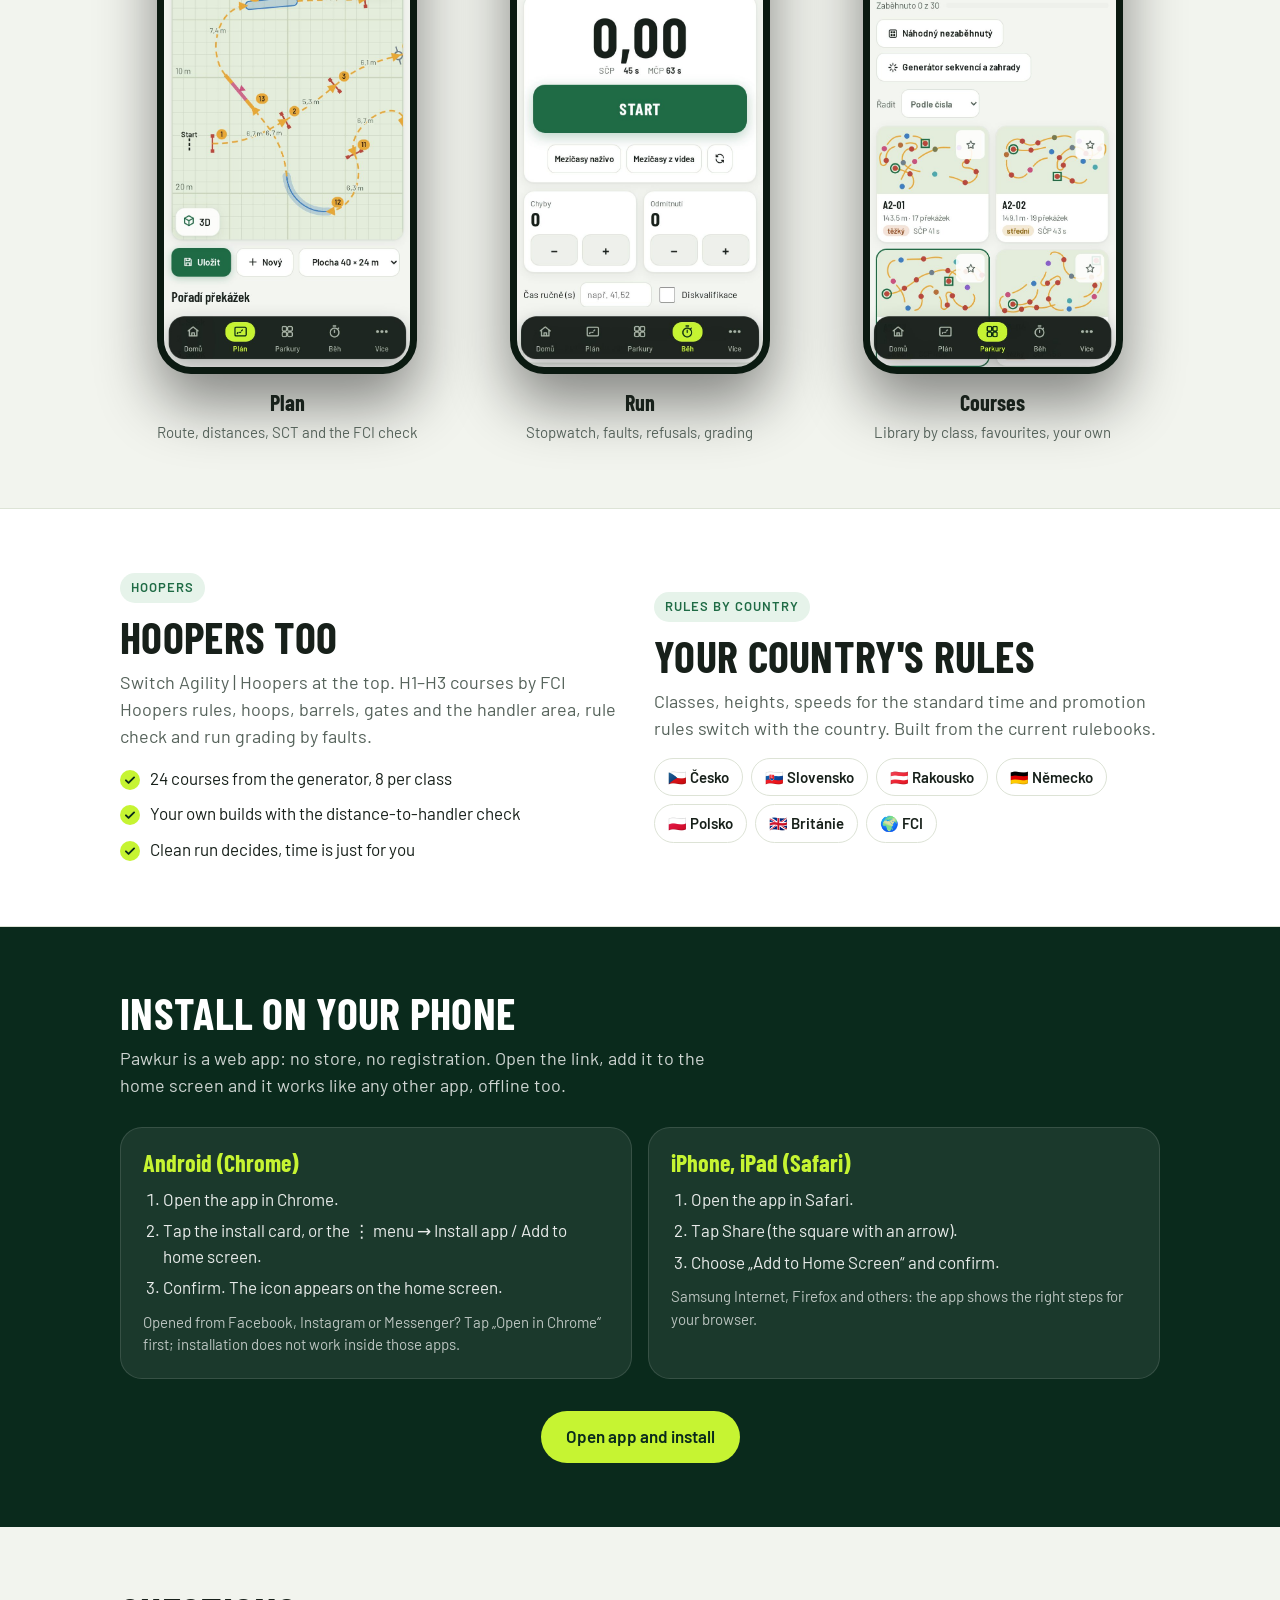
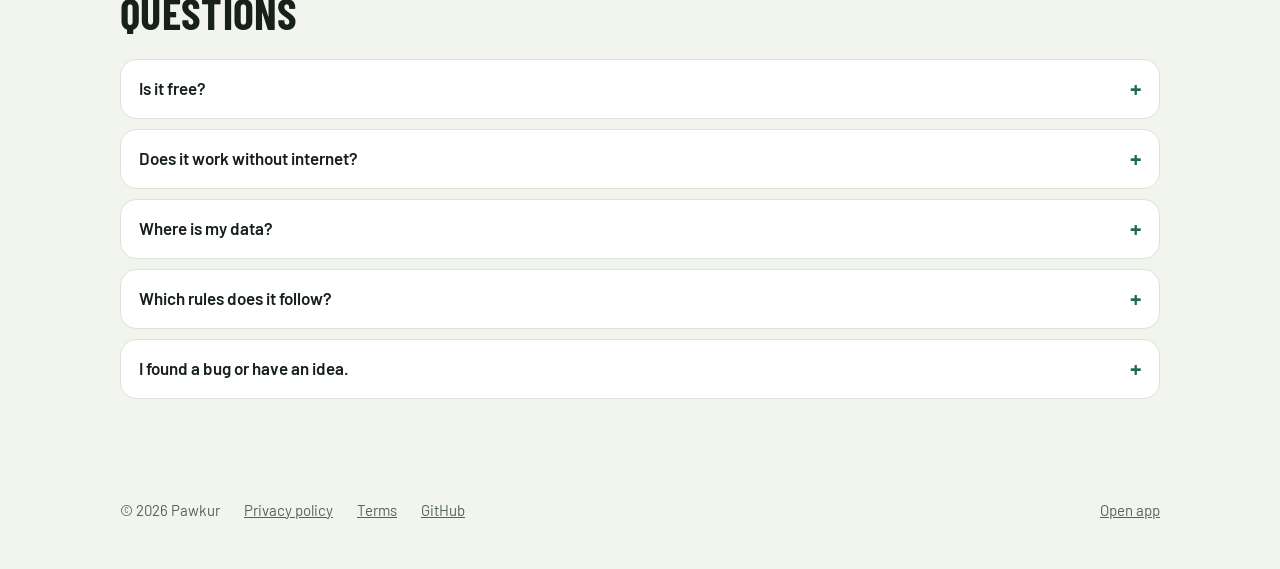
==== commit 02011b08: "Jedna značka všude: limetková tlapka na tmavě zeleném přechodu Horní lišta, Domů, O aplikaci a průvo" ====
--- a/web/index.html
+++ b/web/index.html
@@ -50,8 +50,9 @@
 .top{position:sticky; top:0; z-index:10; background:rgba(10,42,28,.92); backdrop-filter:blur(12px); color:#fff;}
 .top .wrap{display:flex; align-items:center; gap:12px; min-height:64px;}
 .logo{display:flex; align-items:center; gap:10px; color:#fff; text-decoration:none; font-family:var(--display); font-weight:700; font-size:22px; letter-spacing:.5px;}
-.logo i{width:36px; height:36px; border-radius:10px; background:var(--lime); display:grid; place-items:center;}
-.logo svg{width:24px; height:24px; color:var(--ink);}
+/* značka jako ikona aplikace: limetková tlapka na tmavě zeleném přechodu, na tmavé liště s jemným okrajem */
+.logo i{width:36px; height:36px; border-radius:10px; background:linear-gradient(135deg,#2f9e62,#0a2a1c); box-shadow:0 0 0 1px rgba(255,255,255,.18); display:grid; place-items:center;}
+.logo svg{width:24px; height:24px; color:var(--lime);}
 .top nav{margin-left:auto; display:flex; gap:4px; align-items:center;}
 .top nav a{color:rgba(255,255,255,.85); text-decoration:none; padding:8px 12px; border-radius:8px; font-weight:500;}
 .top nav a:hover{background:rgba(255,255,255,.1);}
@@ -85,6 +86,7 @@
 .grid{display:grid; gap:16px; grid-template-columns:repeat(auto-fit,minmax(260px,1fr)); margin-top:28px;}
 .card{background:var(--surface); border:1px solid var(--border); border-radius:22px; padding:22px;}
 .card .ic{width:48px; height:48px; border-radius:14px; background:#e6f3ea; color:var(--accent); display:grid; place-items:center; font-size:24px; margin-bottom:14px;}
+.card .ic svg{width:26px; height:26px;} /* čárové ikony jako v aplikaci místo emoji */
 .card h3{margin-bottom:6px;}
 .card p{color:var(--muted); font-size:16px;}
 
@@ -145,7 +147,7 @@
 
 <header class="top">
   <div class="wrap">
-    <a class="logo" href="./" aria-label="Pawkur"><i><svg viewBox="0 0 24 24" aria-hidden="true"><path d="M5.6 20.6L12 9.2l6.4 11.4" fill="none" stroke="currentColor" stroke-width="3.1" stroke-linecap="round" stroke-linejoin="round"/><path d="M8.6 16.6h6.8" stroke="currentColor" stroke-width="2.6" stroke-linecap="round"/></svg></i>Pawkur</a>
+    <a class="logo" href="./" aria-label="Pawkur"><i class="paw"><svg viewBox="0 0 24 24" aria-hidden="true" fill="currentColor"><ellipse cx="7.3" cy="8.3" rx="2.2" ry="2.9" transform="rotate(-18 7.3 8.3)"/><ellipse cx="16.7" cy="8.3" rx="2.2" ry="2.9" transform="rotate(18 16.7 8.3)"/><ellipse cx="3.4" cy="13.6" rx="1.9" ry="2.5" transform="rotate(-32 3.4 13.6)"/><ellipse cx="20.6" cy="13.6" rx="1.9" ry="2.5" transform="rotate(32 20.6 13.6)"/><path d="M12 12.2c-3.7 0-6.6 2.8-6.6 5.7 0 2 1.4 3.4 3.3 3.4 1.2 0 2.1-.6 3.3-.6s2.1.6 3.3.6c1.9 0 3.3-1.4 3.3-3.4 0-2.9-2.9-5.7-6.6-5.7z"/></svg></i>Pawkur</a>
     <nav>
       <a class="hide-s" href="#funkce" data-en="Features">Co umí</a>
       <a class="hide-s" href="#hoopers">Hoopers</a>
@@ -192,12 +194,12 @@
     <h2 data-en="What it does">Co umí</h2>
     <p class="lead" data-en="Everything a handler needs between training and the start line.">Všechno, co psovod potřebuje mezi tréninkem a startem.</p>
     <div class="grid">
-      <div class="card"><div class="ic">📐</div><h3 data-en="Courses by the rules">Parkury podle pravidel</h3><p data-en="Over 90 A1–A3 courses plus your own builds. Automatic check of distances, angles, obstacle counts and standard time by the rules of your country.">Přes 90 parkurů A1–A3 a vlastní stavba. Automatická kontrola vzdáleností, úhlů, počtu překážek a standardního času podle pravidel tvé země.</p></div>
-      <div class="card"><div class="ic">📷</div><h3 data-en="Read a course map from a photo">Plánek z fotky</h3><p data-en="Photograph the course map at the competition, the app recognises obstacles and the route. Then walk it on the phone before the course walk.">Vyfoť plánek na závodech, aplikace rozpozná překážky a trasu. Pak si ho projdeš v telefonu ještě před prohlídkou.</p></div>
-      <div class="card"><div class="ic">🧊</div><h3 data-en="3D walk-through and AR">3D průlet a rozšířená realita</h3><p data-en="Run through the course from the dog's view, check lines and traps, or place the course onto a real field with the camera.">Proleť parkur pohledem psa, zkontroluj linie a pasti, nebo si parkur promítni kamerou na skutečné kolbiště.</p></div>
-      <div class="card"><div class="ic">⏱️</div><h3 data-en="Stopwatch with grading">Stopky s hodnocením</h3><p data-en="Time, faults and refusals; the app grades the run (Excellent to Disqualified) and compares with the standard time. Split times live or from video.">Čas, chyby a odmítnutí; aplikace běh ohodnotí (výborně až diskvalifikace) a porovná se SČP. Mezičasy naživo i z videa.</p></div>
-      <div class="card"><div class="ic">🏡</div><h3 data-en="Training at home">Trénink doma</h3><p data-en="Sequences cut from real courses that fit your garden and the equipment you own. Drills by skill: serpentine, threadle, wrap, weave entry.">Úseky ze skutečných parkurů, které se vejdou na tvou zahradu a postavíš je z toho, co máš. Cvičení podle dovednosti: serpentina, threadle, obrat, nájezd do slalomu.</p></div>
-      <div class="card"><div class="ic">📓</div><h3 data-en="Diary and promotion">Deník a postup</h3><p data-en="Runs, results and fault types per dog. Where you lose points, success by judge, and the app watches your promotion to the next class.">Běhy, výsledky a typy chyb pro každého psa. Kde ztrácíš body, úspěšnost podle rozhodčího a hlídání postupu do vyšší třídy.</p></div>
+      <div class="card"><div class="ic"><svg viewBox="0 0 24 24" aria-hidden="true" fill="none" stroke="currentColor" stroke-width="2" stroke-linecap="round"><rect x="3" y="5" width="18" height="14" rx="2"/><path d="M7 15c2-5 4 1 6-3s3-2 4-2" stroke-dasharray="2 2.5"/></svg></div><h3 data-en="Courses by the rules">Parkury podle pravidel</h3><p data-en="Over 90 A1–A3 courses plus your own builds. Automatic check of distances, angles, obstacle counts and standard time by the rules of your country.">Přes 90 parkurů A1–A3 a vlastní stavba. Automatická kontrola vzdáleností, úhlů, počtu překážek a standardního času podle pravidel tvé země.</p></div>
+      <div class="card"><div class="ic"><svg viewBox="0 0 24 24" aria-hidden="true" fill="none" stroke="currentColor" stroke-width="2" stroke-linecap="round" stroke-linejoin="round"><path d="M4 8V5a1 1 0 0 1 1-1h3M16 4h3a1 1 0 0 1 1 1v3M20 16v3a1 1 0 0 1-1 1h-3M8 20H5a1 1 0 0 1-1-1v-3"/><path d="M8 15l3-4 2 2.5 3-4"/></svg></div><h3 data-en="Read a course map from a photo">Plánek z fotky</h3><p data-en="Photograph the course map at the competition, the app recognises obstacles and the route. Then walk it on the phone before the course walk.">Vyfoť plánek na závodech, aplikace rozpozná překážky a trasu. Pak si ho projdeš v telefonu ještě před prohlídkou.</p></div>
+      <div class="card"><div class="ic"><svg viewBox="0 0 24 24" aria-hidden="true" fill="none" stroke="currentColor" stroke-width="2" stroke-linecap="round" stroke-linejoin="round"><path d="M12 3l8 4.5v9L12 21l-8-4.5v-9z"/><path d="M12 12l8-4.5M12 12v9M12 12L4 7.5"/></svg></div><h3 data-en="3D walk-through and AR">3D průlet a rozšířená realita</h3><p data-en="Run through the course from the dog's view, check lines and traps, or place the course onto a real field with the camera.">Proleť parkur pohledem psa, zkontroluj linie a pasti, nebo si parkur promítni kamerou na skutečné kolbiště.</p></div>
+      <div class="card"><div class="ic"><svg viewBox="0 0 24 24" aria-hidden="true" fill="none" stroke="currentColor" stroke-width="2" stroke-linecap="round"><circle cx="12" cy="13.5" r="7"/><path d="M12 13.5V10M10 3h4M18.5 6.5l-1.3 1.3"/></svg></div><h3 data-en="Stopwatch with grading">Stopky s hodnocením</h3><p data-en="Time, faults and refusals; the app grades the run (Excellent to Disqualified) and compares with the standard time. Split times live or from video.">Čas, chyby a odmítnutí; aplikace běh ohodnotí (výborně až diskvalifikace) a porovná se SČP. Mezičasy naživo i z videa.</p></div>
+      <div class="card"><div class="ic"><svg viewBox="0 0 24 24" aria-hidden="true" fill="none" stroke="currentColor" stroke-width="2" stroke-linecap="round" stroke-linejoin="round"><path d="M4 11l8-6.5 8 6.5"/><path d="M6 10v9h12v-9"/><path d="M10 19v-5h4v5"/></svg></div><h3 data-en="Training at home">Trénink doma</h3><p data-en="Sequences cut from real courses that fit your garden and the equipment you own. Drills by skill: serpentine, threadle, wrap, weave entry.">Úseky ze skutečných parkurů, které se vejdou na tvou zahradu a postavíš je z toho, co máš. Cvičení podle dovednosti: serpentina, threadle, obrat, nájezd do slalomu.</p></div>
+      <div class="card"><div class="ic"><svg viewBox="0 0 24 24" aria-hidden="true" fill="none" stroke="currentColor" stroke-width="2" stroke-linecap="round" stroke-linejoin="round"><rect x="5" y="3.5" width="14" height="17" rx="2"/><path d="M9 8h6M9 12h6M9 16h4"/></svg></div><h3 data-en="Diary and promotion">Deník a postup</h3><p data-en="Runs, results and fault types per dog. Where you lose points, success by judge, and the app watches your promotion to the next class.">Běhy, výsledky a typy chyb pro každého psa. Kde ztrácíš body, úspěšnost podle rozhodčího a hlídání postupu do vyšší třídy.</p></div>
     </div>
   </div>
 </section>
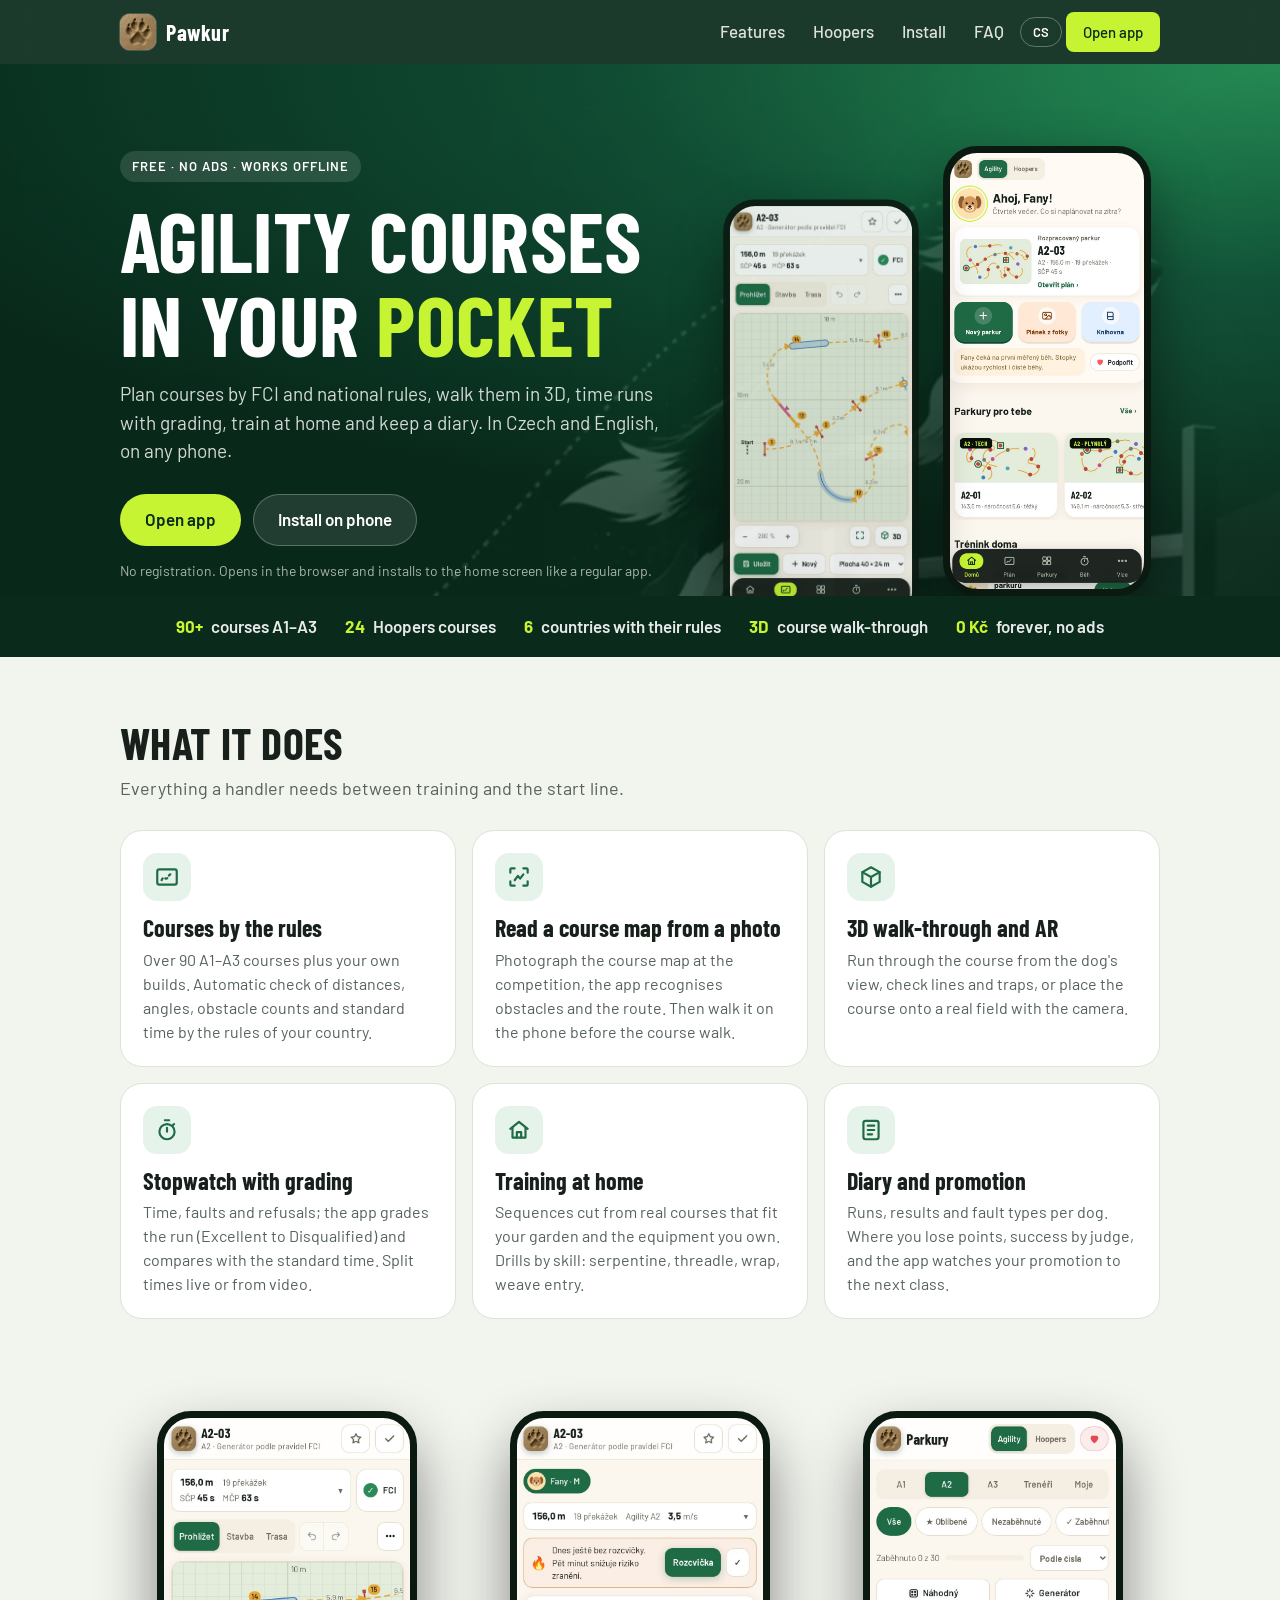
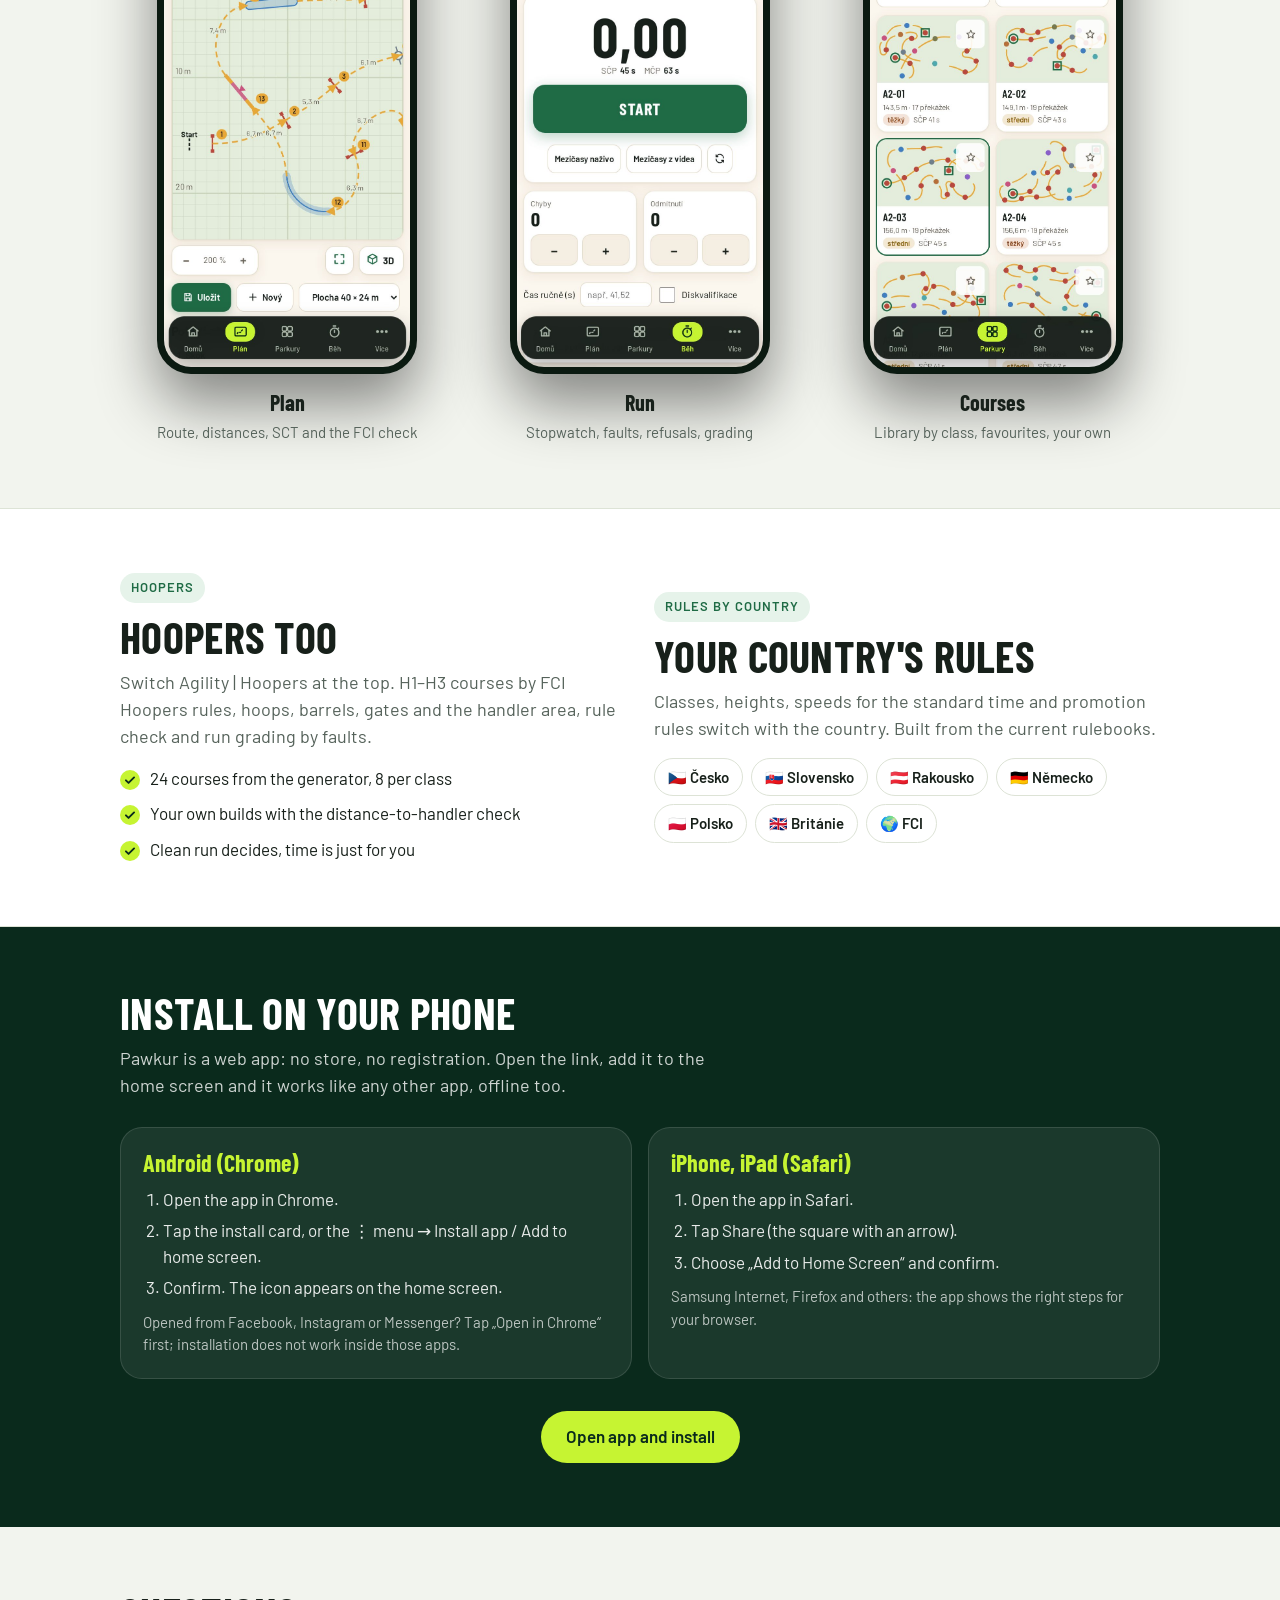
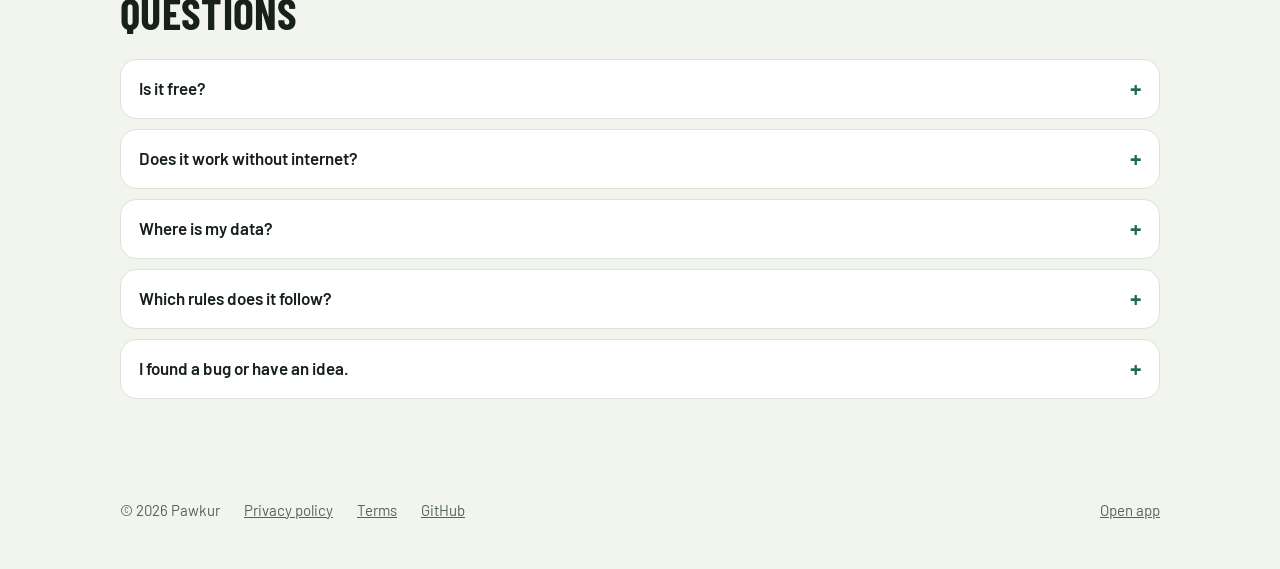
==== commit c0127d0a: "Značka a ikona: fotka otisku tlapky v písku místo kreslené tlapky - icon-192, icon-512 a maskable z " ====
--- a/web/index.html
+++ b/web/index.html
@@ -51,8 +51,8 @@
 .top .wrap{display:flex; align-items:center; gap:12px; min-height:64px;}
 .logo{display:flex; align-items:center; gap:10px; color:#fff; text-decoration:none; font-family:var(--display); font-weight:700; font-size:22px; letter-spacing:.5px;}
 /* značka jako ikona aplikace: limetková tlapka na tmavě zeleném přechodu, na tmavé liště s jemným okrajem */
-.logo i{width:36px; height:36px; border-radius:10px; background:linear-gradient(135deg,#2f9e62,#0a2a1c); box-shadow:0 0 0 1px rgba(255,255,255,.18); display:grid; place-items:center;}
-.logo svg{width:24px; height:24px; color:var(--lime);}
+.logo i{width:36px; height:36px; border-radius:10px; background:#d9bf8c; box-shadow:0 0 0 1px rgba(255,255,255,.18); overflow:hidden; display:block;}
+.logo i img{width:100%; height:100%; display:block; object-fit:cover;}
 .top nav{margin-left:auto; display:flex; gap:4px; align-items:center;}
 .top nav a{color:rgba(255,255,255,.85); text-decoration:none; padding:8px 12px; border-radius:8px; font-weight:500;}
 .top nav a:hover{background:rgba(255,255,255,.1);}
@@ -140,6 +140,8 @@
 }
 @media (max-width:759px){ .phones{padding-bottom:0;} .phone.back{display:none;} .phone{width:min(70%,260px);}
   .shots{grid-template-columns:repeat(3,minmax(200px,1fr)); overflow-x:auto; scroll-snap-type:x mandatory; padding-bottom:8px; margin-left:-20px; margin-right:-20px; padding-left:20px; padding-right:20px;} .shot{scroll-snap-align:start;} .shot .phone{width:100%; max-width:200px;} }
+/* telefon: fotka v pozadí hlavičky slabší a text výraznější, ať má úvodní odstavec dost kontrastu i přes světlá místa fotky */
+@media (max-width:599px){ .hero-pic{opacity:.12;} .hero .lead{color:rgba(255,255,255,.92);} .hero .note{color:rgba(255,255,255,.82);} }
 @media (prefers-reduced-motion:reduce){ html{scroll-behavior:auto;} }
 </style>
 </head>
@@ -147,7 +149,7 @@
 
 <header class="top">
   <div class="wrap">
-    <a class="logo" href="./" aria-label="Pawkur"><i class="paw"><svg viewBox="0 0 24 24" aria-hidden="true" fill="currentColor"><ellipse cx="7.3" cy="8.3" rx="2.2" ry="2.9" transform="rotate(-18 7.3 8.3)"/><ellipse cx="16.7" cy="8.3" rx="2.2" ry="2.9" transform="rotate(18 16.7 8.3)"/><ellipse cx="3.4" cy="13.6" rx="1.9" ry="2.5" transform="rotate(-32 3.4 13.6)"/><ellipse cx="20.6" cy="13.6" rx="1.9" ry="2.5" transform="rotate(32 20.6 13.6)"/><path d="M12 12.2c-3.7 0-6.6 2.8-6.6 5.7 0 2 1.4 3.4 3.3 3.4 1.2 0 2.1-.6 3.3-.6s2.1.6 3.3.6c1.9 0 3.3-1.4 3.3-3.4 0-2.9-2.9-5.7-6.6-5.7z"/></svg></i>Pawkur</a>
+    <a class="logo" href="./" aria-label="Pawkur"><i class="paw"><img src="../icon-192.png" alt=""></i>Pawkur</a>
     <nav>
       <a class="hide-s" href="#funkce" data-en="Features">Co umí</a>
       <a class="hide-s" href="#hoopers">Hoopers</a>
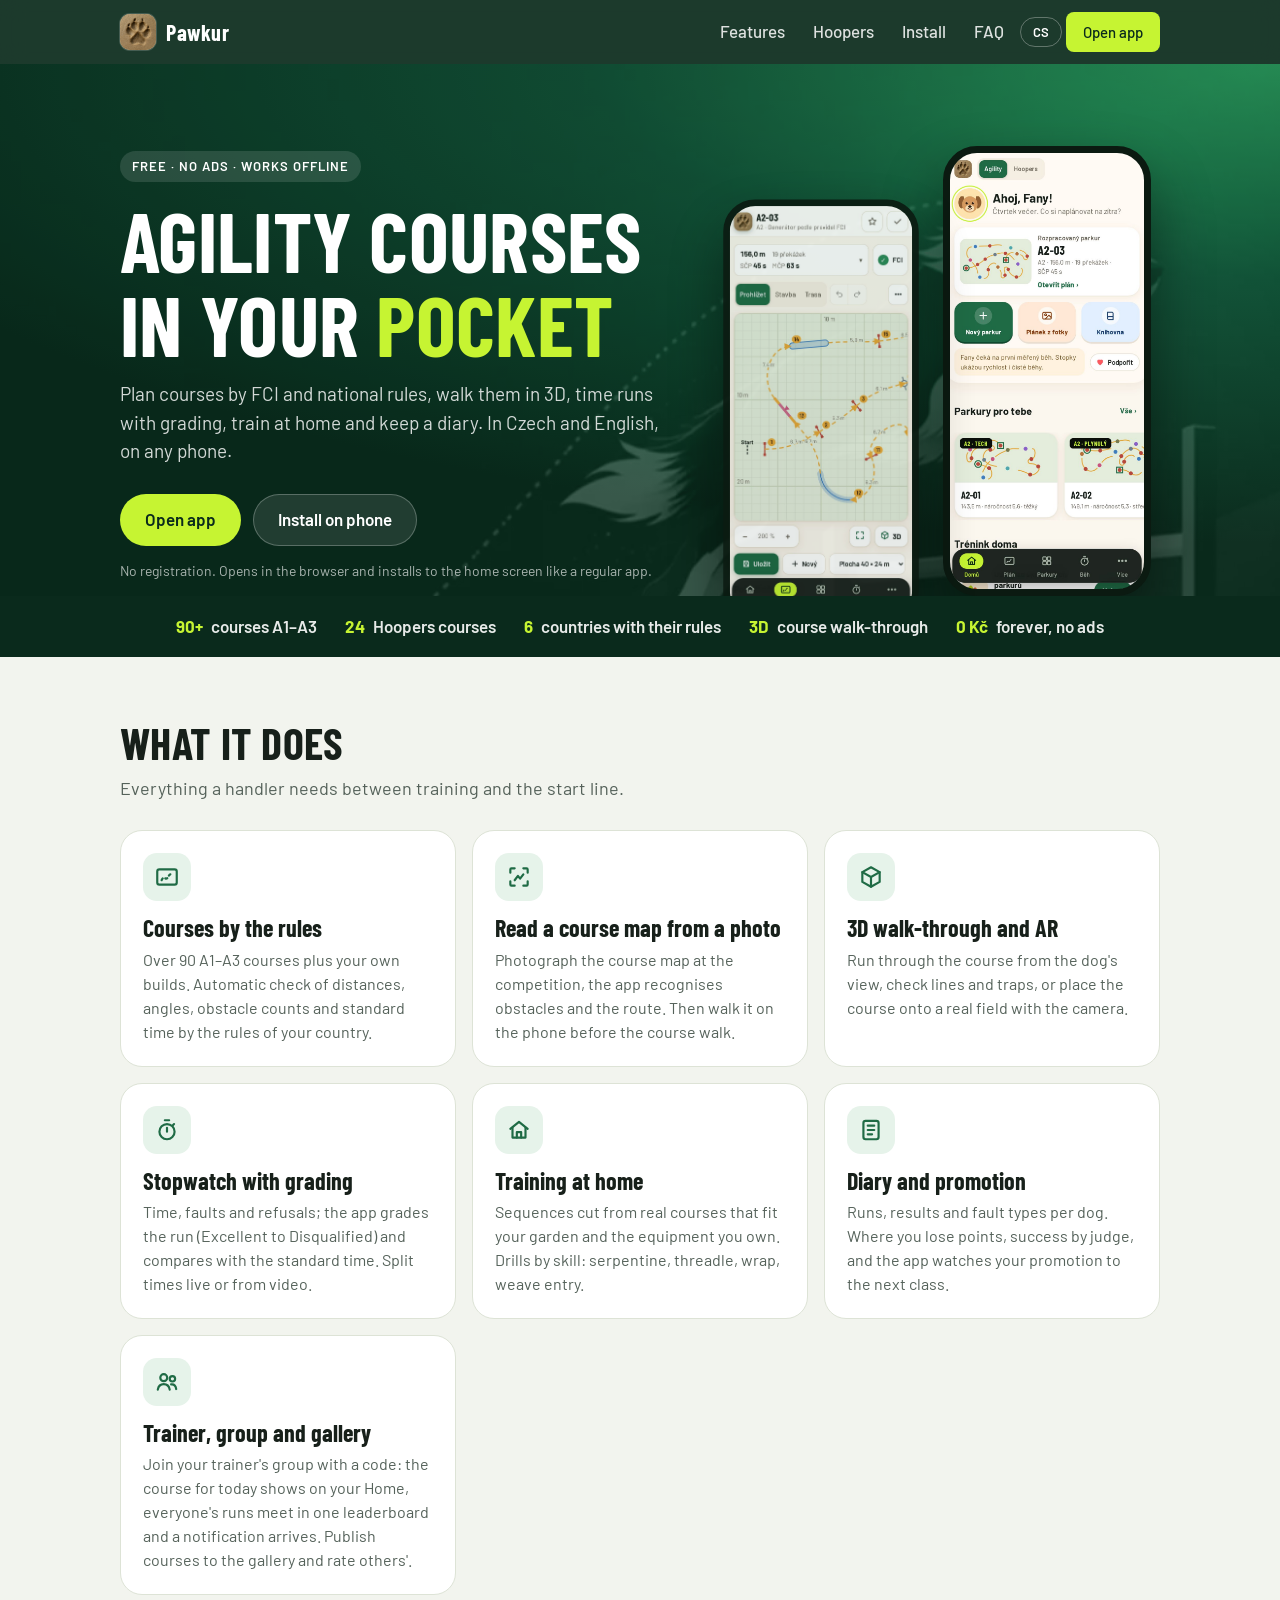
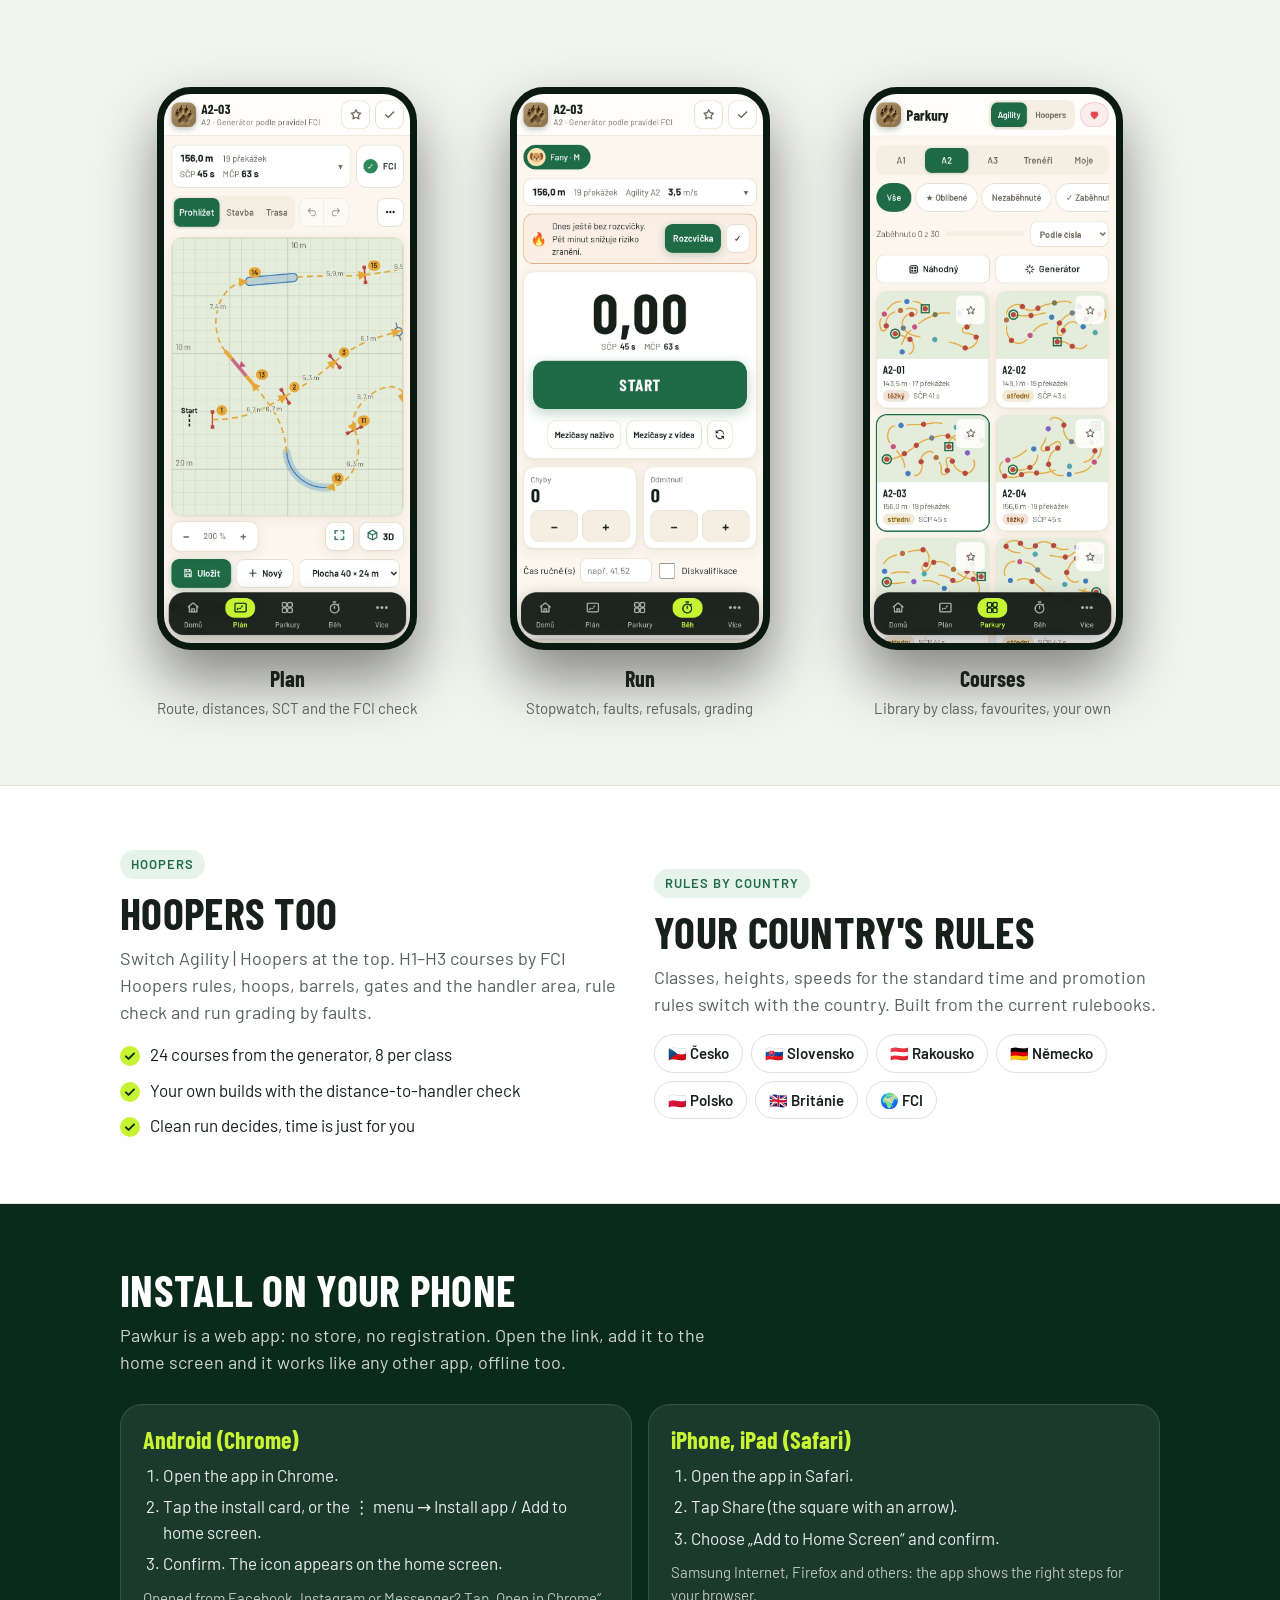
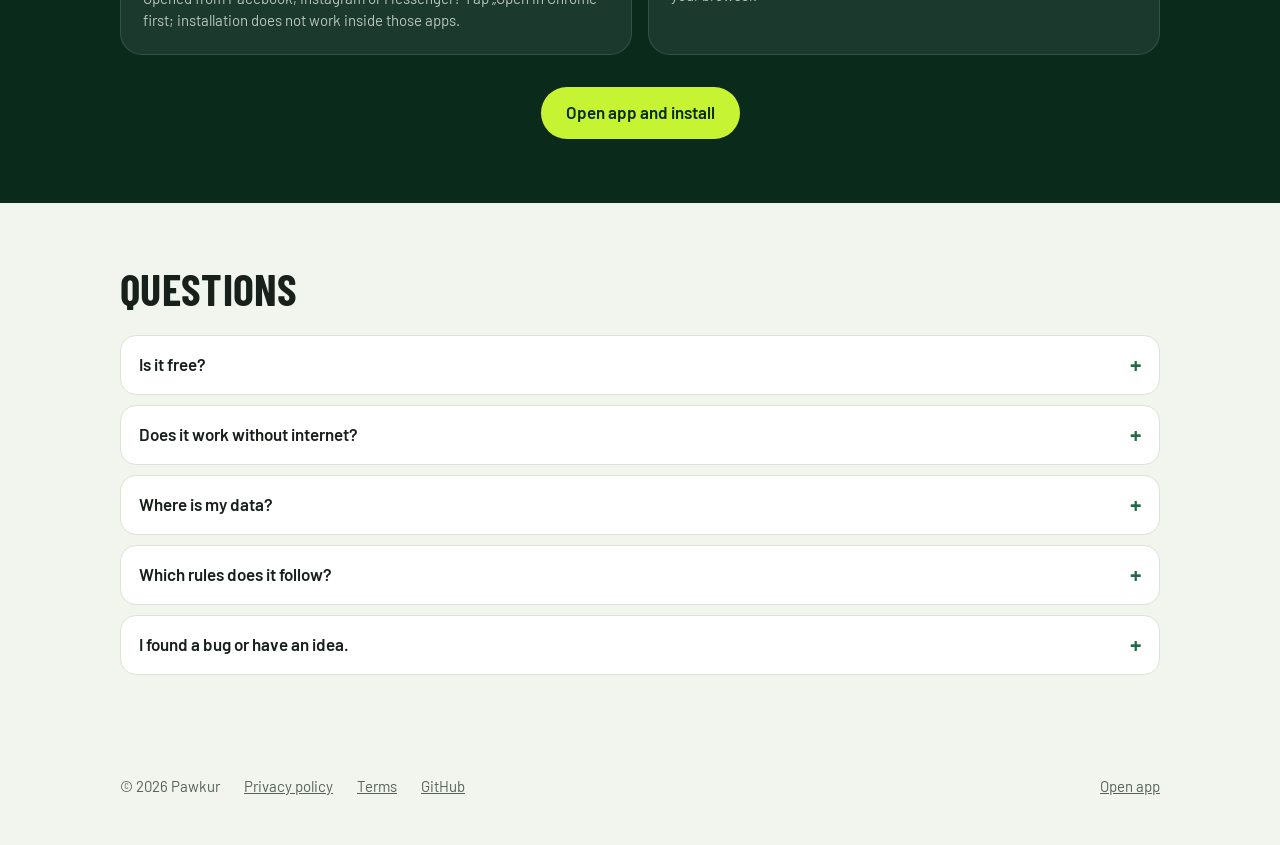
==== commit 0dabaeaa: "Verze 3.0: Dnes na Domů, galerie parkurů, skupiny s trenérem a upozornění Dnes na Domů: parkury mých" ====
--- a/web/index.html
+++ b/web/index.html
@@ -202,6 +202,7 @@
       <div class="card"><div class="ic"><svg viewBox="0 0 24 24" aria-hidden="true" fill="none" stroke="currentColor" stroke-width="2" stroke-linecap="round"><circle cx="12" cy="13.5" r="7"/><path d="M12 13.5V10M10 3h4M18.5 6.5l-1.3 1.3"/></svg></div><h3 data-en="Stopwatch with grading">Stopky s hodnocením</h3><p data-en="Time, faults and refusals; the app grades the run (Excellent to Disqualified) and compares with the standard time. Split times live or from video.">Čas, chyby a odmítnutí; aplikace běh ohodnotí (výborně až diskvalifikace) a porovná se SČP. Mezičasy naživo i z videa.</p></div>
       <div class="card"><div class="ic"><svg viewBox="0 0 24 24" aria-hidden="true" fill="none" stroke="currentColor" stroke-width="2" stroke-linecap="round" stroke-linejoin="round"><path d="M4 11l8-6.5 8 6.5"/><path d="M6 10v9h12v-9"/><path d="M10 19v-5h4v5"/></svg></div><h3 data-en="Training at home">Trénink doma</h3><p data-en="Sequences cut from real courses that fit your garden and the equipment you own. Drills by skill: serpentine, threadle, wrap, weave entry.">Úseky ze skutečných parkurů, které se vejdou na tvou zahradu a postavíš je z toho, co máš. Cvičení podle dovednosti: serpentina, threadle, obrat, nájezd do slalomu.</p></div>
       <div class="card"><div class="ic"><svg viewBox="0 0 24 24" aria-hidden="true" fill="none" stroke="currentColor" stroke-width="2" stroke-linecap="round" stroke-linejoin="round"><rect x="5" y="3.5" width="14" height="17" rx="2"/><path d="M9 8h6M9 12h6M9 16h4"/></svg></div><h3 data-en="Diary and promotion">Deník a postup</h3><p data-en="Runs, results and fault types per dog. Where you lose points, success by judge, and the app watches your promotion to the next class.">Běhy, výsledky a typy chyb pro každého psa. Kde ztrácíš body, úspěšnost podle rozhodčího a hlídání postupu do vyšší třídy.</p></div>
+      <div class="card"><div class="ic"><svg viewBox="0 0 24 24" aria-hidden="true" fill="none" stroke="currentColor" stroke-width="2" stroke-linecap="round"><circle cx="9" cy="8" r="3.2"/><path d="M3.5 19c.6-3.3 2.8-5 5.5-5s4.9 1.7 5.5 5"/><circle cx="17" cy="9" r="2.5"/><path d="M15.8 14.2c2.4-.3 4.3 1.2 4.7 4.3"/></svg></div><h3 data-en="Trainer, group and gallery">Trenér, skupina a galerie</h3><p data-en="Join your trainer's group with a code: the course for today shows on your Home, everyone's runs meet in one leaderboard and a notification arrives. Publish courses to the gallery and rate others'.">Přidej se kódem do skupiny trenéra: dnešní parkur se ti ukáže na Domů, běhy všech se sejdou v jednom žebříčku a přijde upozornění. Parkury zveřejníš v galerii a ohodnotíš ty od ostatních.</p></div>
     </div>
   </div>
 </section>
